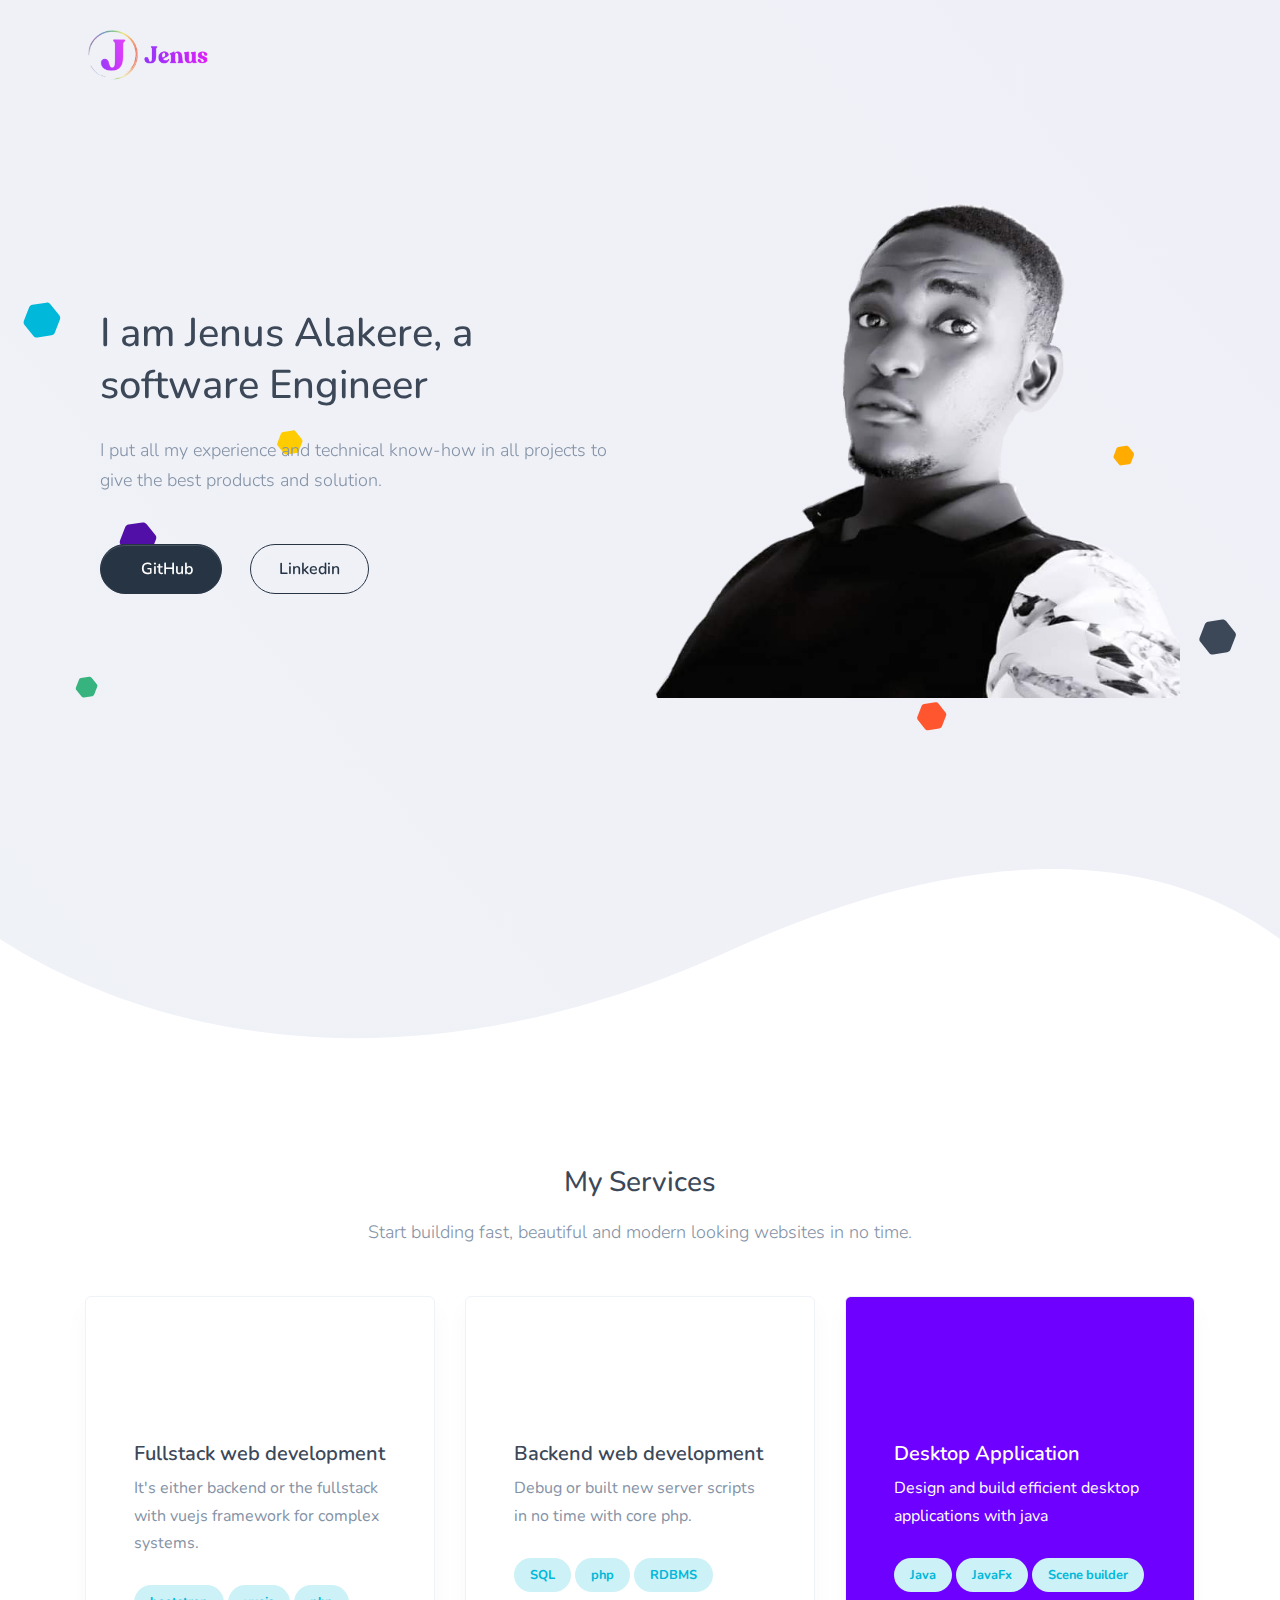
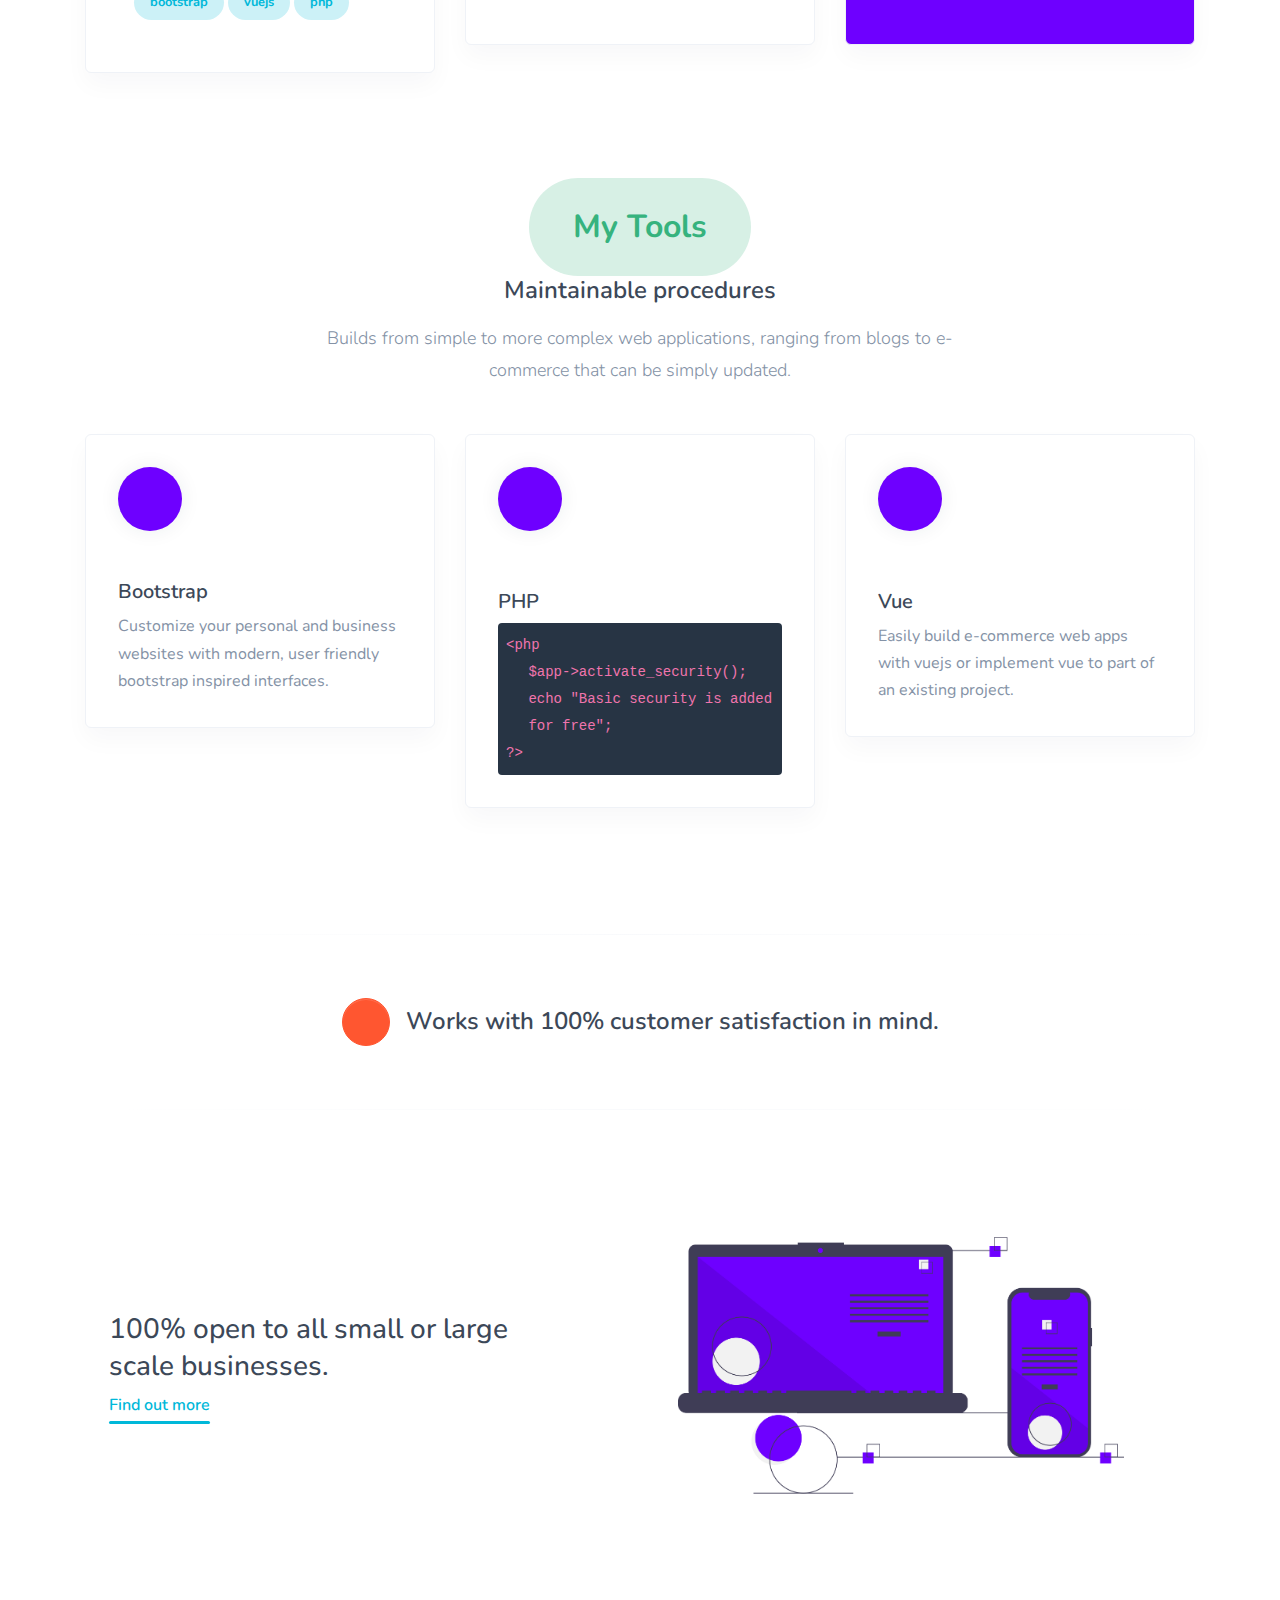
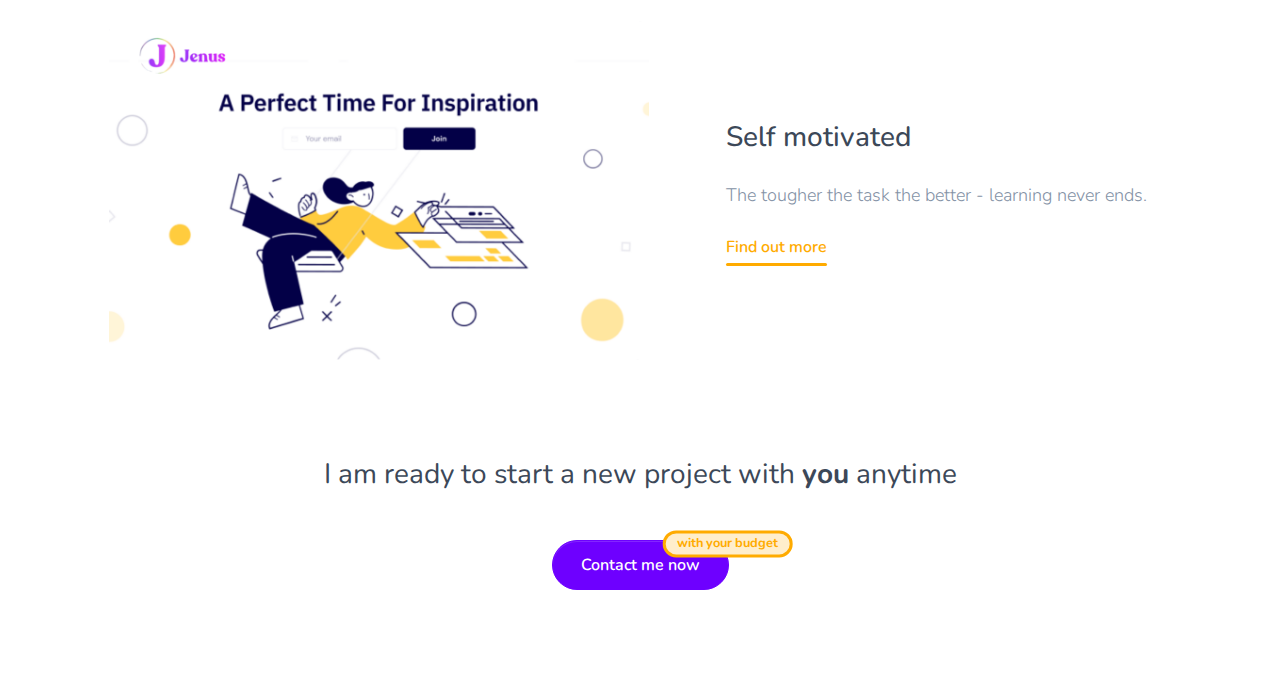
==== index.html @ 696e28fe "restructure" ====
<!DOCTYPE html>
<html lang="en">
    <head>
        <meta http-equiv="Content-Type" content="text/html; charset=UTF-8" />

        <meta name="viewport" content="width=device-width, initial-scale=1, shrink-to-fit=no" />
        <meta name="description" content="Official webpage of Jenus Alakere" />
        <meta name="author" content="Jenus Alakere" />
        <title>About me - Jenus</title>
        <!-- Favicon -->
        <link rel="stylesheet" href="https://cdnjs.cloudflare.com/ajax/libs/font-awesome/5.14.0/css/all.min.css" integrity="sha512-1PKOgIY59xJ8Co8+NE6FZ+LOAZKjy+KY8iq0G4B3CyeY6wYHN3yt9PW0XpSriVlkMXe40PTKnXrLnZ9+fkDaog==" crossorigin="anonymous" />
        <link href="./assets/css/nucleo-icons.css" rel="stylesheet">
        <!-- Purpose CSS -->
        <link rel="icon" href="./assets/img/logo/purple.png">
        <link rel="stylesheet" href="./assets/css/purpose.css" id="stylesheet" />
        <link rel="stylesheet" type="text/css" href="./assets/css/custom.css">
        
        
    </head>

    <body class="bg-primary g-sidenav-hidden">
        <header class="header header-transparent" id="header-main">
            <!-- Main navbar -->
            <nav class="navbar navbar-main navbar-expand-lg navbar-transparent navbar-dark bg-dark" id="navbar-main">
                <div class="container px-lg-0">
                    <!-- Logo -->
                    <a class="navbar-brand mr-lg-5" href="/">
                        <img class="d-md-block d-none" alt="Image placeholder" src="./assets/img/logo/purple.png" id="navbar-logo" style="width: 150px;" />
                        <img class="d-md-none" alt="Image placeholder" src="./assets/img/logo/white.png" id="navbar-logo" style="width: 120px;" />
                    </a>
                </div>
            </nav>
        </header>
         
        
        <div class="main-content">
            <section class="fixed-bottom d-md-none pt-3 pb-1 w-100 bg-gradient-primary bg-transparent align-items-center" align="center" >
              <div class="shape-container" data-shape-position="bottom" style="height: 345.297px; z-index: 1;">
                <svg preserveAspectRatio="none" xmlns="http://www.w3.org/2000/svg" viewBox="0 0 1437.24 372.58" class="ie-shape-clouds">
                  <path class="fill-section-primary" d="M1.35,97.76.5-189l16,8.88s28.43-111.93,145.68-53.3c0,0,42.13-28.11,63.71,9.81,0,0,30.73-57.54,90.88-11.11,0,0,136-132.07,196.8,86.3,0,0,86.3-171.3,234.72,5.23,0,0,39.23-102.65,143.19-22.23,0,0,5.88-113.11,149.07-61.46,0,0,68.65-100,189-11.11,0,0,126.84-28.11,151.69,87,0,0,34.65-34.65,56.23-18.31l.33,267.1Z" transform="translate(-0.5 400)"></path>
                  <path class="fill-section-primary opacity-5" d="M.56-113.82,1.35,97.76H1437.74l-.55-207.55s-62.35-102.82-192-23.19c0,0-50.05-64.84-110.35-5.69,0,0-22.75-37.54-52.33-13.65,0,0-18.2-75.08-87.59-30.71,0,0-29.58-18.2-36.4,8,0,0-101.25-122.86-167.23,18.2,0,0-78.49-60.29-137.65,12.51,0,0-35.27-26.16-52.33-1.14,0,0-2.28-27.3-36.4-11.38,0,0-31.85-52.33-91-21.61,0,0-48.92-64.84-111.48-6.83,0,0-62.88-21.69-72.81,29.58,0,0-44.91-23.4-43.23,19.34,0,0-39.82-51.19-81.91,4.55,0,0-54.6-44.37-94.42,9.1C70-122.74,17.56-154.95.56-113.82Z" transform="translate(-0.5 274.83)"></path>
                </svg>
              </div>
              <div style="z-index: 10;" class="clock2 bg-gradient-primary shadow card hover-translate-y-n3 hover-shadow-lg">
                  <div class="card-body text-white  center">
                    <span class="ch1 d-block" id="yest">05:49</span>
                    <span class="mkr d-block">ago</span>
                    <span class="sm1 d-block" id="ysd">May 2020</span>
                  </div>
              </div>
              
              <div style="z-index: 10;" class="clock mx-2 card bg-gradient-primary shadow hover-translate-y-n3 hover-shadow-lg">
                  <div class="center text-white  card-body">
                    <span class="ch2 d-block" id="today">00:00</span>
                    <span class="sec font-weight-bold d-block" id="secs">00</span>
                    <span class="sm2 d-block" id="td">May 2020</span>
                  </div>
              </div>
              
              <div style="z-index: 10;" class="clock2 card bg-gradient-primary shadow hover-translate-y-n3 hover-shadow-lg">
                  <div class="card-body text-white center">
                    <span class="ch1 d-block" id="tom">05:49</span>
                    <span class="mkr d-block">from now</span>
                    <span class="sm1 d-block" id="tmd">May 2020</span>
                  </div>
              </div>
              
            </section>
            
            <section class="slice slice-xl pb-250 d-none d-md-block bg-gradient-secondary" data-offset-top="#header-main" style="padding-top: 147.188px;">
                <div class="bg-absolute-cover bg-size--contain d-flex align-items-center zindex-100">
                    <figure class="w-100">
                        <svg xmlns="http://www.w3.org/2000/svg" x="0px" y="0px" viewBox="0 0 1506.3 578.7" class="injected-svg svg-inject">
                            <path
                                class="fill-purple"
                                d="M 147.269 295.566 C 147.914 293.9 149.399 292.705 151.164 292.431 L 167.694 289.863 C 169.459 289.588 171.236 290.277 172.356 291.668 L 182.845 304.699 C 183.965 306.091 184.258 307.974 183.613 309.64 L 177.572 325.239 C 176.927 326.905 175.442 328.1 173.677 328.375 L 157.147 330.943 C 155.382 331.217 153.605 330.529 152.485 329.137 L 141.996 316.106 C 140.876 314.714 140.583 312.831 141.228 311.165 L 147.269 295.566 Z"
                            ></path>
                            <path
                                class="fill-green"
                                d="M 92.927 474.881 C 93.309 473.896 94.187 473.19 95.23 473.028 L 105.002 471.51 C 106.045 471.347 107.096 471.754 107.758 472.577 L 113.959 480.28 C 114.621 481.103 114.794 482.216 114.413 483.201 L 110.841 492.423 C 110.46 493.408 109.582 494.114 108.539 494.277 L 98.767 495.795 C 97.723 495.957 96.673 495.55 96.011 494.727 L 89.81 487.024 C 89.148 486.201 88.975 485.088 89.356 484.103 L 92.927 474.881 Z"
                            ></path>
                            <path
                                class="fill-teal"
                                d="M 34.176 36.897 C 34.821 35.231 36.306 34.036 38.071 33.762 L 54.601 31.194 C 56.366 30.919 58.143 31.608 59.263 32.999 L 69.752 46.03 C 70.872 47.422 71.165 49.305 70.52 50.971 L 64.479 66.57 C 63.834 68.236 62.349 69.431 60.584 69.706 L 44.054 72.274 C 42.289 72.548 40.512 71.86 39.392 70.468 L 28.903 57.437 C 27.783 56.045 27.49 54.162 28.135 52.496 L 34.176 36.897 Z"
                            ></path>
                            <path
                                class="fill-yellow"
                                d="M 330.588 185.515 C 331.035 184.361 332.064 183.533 333.286 183.344 L 344.736 181.565 C 345.958 181.374 347.189 181.852 347.965 182.815 L 355.23 191.841 C 356.006 192.805 356.209 194.11 355.762 195.264 L 351.578 206.068 C 351.131 207.222 350.102 208.05 348.88 208.24 L 337.43 210.019 C 336.208 210.209 334.977 209.732 334.201 208.768 L 326.936 199.742 C 326.16 198.778 325.957 197.474 326.404 196.32 L 330.588 185.515 Z"
                            ></path>
                            <path
                                class="fill-gray-dark"
                                d="M 1417.759 409.863 C 1418.404 408.197 1419.889 407.002 1421.654 406.728 L 1438.184 404.16 C 1439.949 403.885 1441.726 404.574 1442.846 405.965 L 1453.335 418.996 C 1454.455 420.388 1454.748 422.271 1454.103 423.937 L 1448.062 439.536 C 1447.417 441.202 1445.932 442.397 1444.167 442.672 L 1427.637 445.24 C 1425.872 445.514 1424.095 444.826 1422.975 443.434 L 1412.486 430.403 C 1411.366 429.011 1411.073 427.128 1411.718 425.462 L 1417.759 409.863 Z"
                            ></path>
                            <path
                                class="fill-orange"
                                d="M 1313.903 202.809 C 1314.266 201.873 1315.1 201.201 1316.092 201.047 L 1325.381 199.604 C 1326.373 199.449 1327.372 199.837 1328.001 200.618 L 1333.895 207.941 C 1334.525 208.723 1334.689 209.782 1334.327 210.718 L 1330.932 219.484 C 1330.57 220.42 1329.735 221.092 1328.743 221.246 L 1319.454 222.689 C 1318.462 222.843 1317.464 222.457 1316.834 221.674 L 1310.94 214.351 C 1310.31 213.569 1310.146 212.511 1310.508 211.575 L 1313.903 202.809 Z"
                            ></path>
                            <path
                                class="fill-red"
                                d="M 1084.395 506.137 C 1084.908 504.812 1086.09 503.861 1087.494 503.643 L 1100.645 501.6 C 1102.049 501.381 1103.463 501.929 1104.354 503.036 L 1112.699 513.403 C 1113.59 514.51 1113.823 516.009 1113.31 517.334 L 1108.504 529.744 C 1107.99 531.07 1106.809 532.02 1105.405 532.239 L 1092.254 534.282 C 1090.85 534.5 1089.436 533.953 1088.545 532.845 L 1080.2 522.478 C 1079.309 521.371 1079.076 519.873 1079.589 518.547 L 1084.395 506.137 Z"
                            ></path>
                        </svg>
                    </figure>
                </div>

                <div class="spotlight-holder d-flex align-items-center">
                    <div class="container position-relative zindex-100  py-4 py-md-7">
				              <div class="col">
				                <div class="row align-items-center justify-content-around">
				                  <div class="col-lg-6 text-center text-lg-left">
				                    <h1>I am Jenus Alakere, a software Engineer</h1>
				                    <p class="lead mt-4">I put all my experience and technical know-how in all projects to give the best products and solution.</p>
				                    <div class="mt-5">
				                      <a href="https://github.com/jjenus/" class="btn btn-dark btn-icon rounded-pill hover-translate-y-n3 mr-4">
				                        <span class="btn-inner--icon"><i class="fab fa-github"></i></span>
				                        <span class="btn-inner--text" >GitHub</span>
				                      </a>
				                      <a href="https://www.linkedin.com/in/alakere-jenus-878357207/" class="btn btn-outline-dark rounded-pill hover-translate-y-n3 d-none d-lg-inline-block">
				                      	<span class="btn-inner--icon"><i class="fab fa-linkedin-in"></i></span>
				                        <span class="btn-inner--text">Linkedin</span>
				                      </a>
				                    </div>
				                  </div>
				                  <div class="col-lg-6 mt-7 order-lg-2 mt-lg-0 align-self-end">
				                    <img alt="Image placeholder" src="./assets/img/jenus.png" class="img-fluid img-center">
				                  </div>
				                </div>
				              </div>
				            </div>
                </div>
                <div class="shape-container" data-shape-position="bottom" style="height: 185.484px;">
                    <svg xmlns="http://www.w3.org/2000/svg" viewBox="0 0 1600 220" preserveAspectRatio="none" class="ie-shape-wave-3">
                        <path d="M918.34,99.41C388.23,343.6,47.11,117.12,0,87.54V220H1600V87.54C1378.72-76.71,1077.32,27.41,918.34,99.41Z"></path>
                    </svg>
                </div>
            </section>
            
            <div id="headers-header-4" class="d-md-none " title="headers/header-4.html">
		          <section class="spotlight pt-5 bg-cover bg-size--cover" data-spotlight="fullscreen" data-offset-top="#header-main" style="background-image: url(./assets/img/jenus.png); padding-top: 187.188px;">
		            <div class="bg-absolute-cover bg-size--contain d-flex align-items-center zindex-100">
                    <figure class="w-100">
                        <svg xmlns="http://www.w3.org/2000/svg" x="0px" y="0px" viewBox="0 0 1506.3 578.7" class="injected-svg svg-inject">
                            <path
                                class="fill-purple"
                                d="M 147.269 295.566 C 147.914 293.9 149.399 292.705 151.164 292.431 L 167.694 289.863 C 169.459 289.588 171.236 290.277 172.356 291.668 L 182.845 304.699 C 183.965 306.091 184.258 307.974 183.613 309.64 L 177.572 325.239 C 176.927 326.905 175.442 328.1 173.677 328.375 L 157.147 330.943 C 155.382 331.217 153.605 330.529 152.485 329.137 L 141.996 316.106 C 140.876 314.714 140.583 312.831 141.228 311.165 L 147.269 295.566 Z"
                            ></path>
                            <path
                                class="fill-green"
                                d="M 92.927 474.881 C 93.309 473.896 94.187 473.19 95.23 473.028 L 105.002 471.51 C 106.045 471.347 107.096 471.754 107.758 472.577 L 113.959 480.28 C 114.621 481.103 114.794 482.216 114.413 483.201 L 110.841 492.423 C 110.46 493.408 109.582 494.114 108.539 494.277 L 98.767 495.795 C 97.723 495.957 96.673 495.55 96.011 494.727 L 89.81 487.024 C 89.148 486.201 88.975 485.088 89.356 484.103 L 92.927 474.881 Z"
                            ></path>
                            <path
                                class="fill-teal"
                                d="M 34.176 36.897 C 34.821 35.231 36.306 34.036 38.071 33.762 L 54.601 31.194 C 56.366 30.919 58.143 31.608 59.263 32.999 L 69.752 46.03 C 70.872 47.422 71.165 49.305 70.52 50.971 L 64.479 66.57 C 63.834 68.236 62.349 69.431 60.584 69.706 L 44.054 72.274 C 42.289 72.548 40.512 71.86 39.392 70.468 L 28.903 57.437 C 27.783 56.045 27.49 54.162 28.135 52.496 L 34.176 36.897 Z"
                            ></path>
                            <path
                                class="fill-yellow"
                                d="M 330.588 185.515 C 331.035 184.361 332.064 183.533 333.286 183.344 L 344.736 181.565 C 345.958 181.374 347.189 181.852 347.965 182.815 L 355.23 191.841 C 356.006 192.805 356.209 194.11 355.762 195.264 L 351.578 206.068 C 351.131 207.222 350.102 208.05 348.88 208.24 L 337.43 210.019 C 336.208 210.209 334.977 209.732 334.201 208.768 L 326.936 199.742 C 326.16 198.778 325.957 197.474 326.404 196.32 L 330.588 185.515 Z"
                            ></path>
                            <path
                                class="fill-gray-dark"
                                d="M 1417.759 409.863 C 1418.404 408.197 1419.889 407.002 1421.654 406.728 L 1438.184 404.16 C 1439.949 403.885 1441.726 404.574 1442.846 405.965 L 1453.335 418.996 C 1454.455 420.388 1454.748 422.271 1454.103 423.937 L 1448.062 439.536 C 1447.417 441.202 1445.932 442.397 1444.167 442.672 L 1427.637 445.24 C 1425.872 445.514 1424.095 444.826 1422.975 443.434 L 1412.486 430.403 C 1411.366 429.011 1411.073 427.128 1411.718 425.462 L 1417.759 409.863 Z"
                            ></path>
                            <path
                                class="fill-orange"
                                d="M 1313.903 202.809 C 1314.266 201.873 1315.1 201.201 1316.092 201.047 L 1325.381 199.604 C 1326.373 199.449 1327.372 199.837 1328.001 200.618 L 1333.895 207.941 C 1334.525 208.723 1334.689 209.782 1334.327 210.718 L 1330.932 219.484 C 1330.57 220.42 1329.735 221.092 1328.743 221.246 L 1319.454 222.689 C 1318.462 222.843 1317.464 222.457 1316.834 221.674 L 1310.94 214.351 C 1310.31 213.569 1310.146 212.511 1310.508 211.575 L 1313.903 202.809 Z"
                            ></path>
                            <path
                                class="fill-red"
                                d="M 1084.395 506.137 C 1084.908 504.812 1086.09 503.861 1087.494 503.643 L 1100.645 501.6 C 1102.049 501.381 1103.463 501.929 1104.354 503.036 L 1112.699 513.403 C 1113.59 514.51 1113.823 516.009 1113.31 517.334 L 1108.504 529.744 C 1107.99 531.07 1106.809 532.02 1105.405 532.239 L 1092.254 534.282 C 1090.85 534.5 1089.436 533.953 1088.545 532.845 L 1080.2 522.478 C 1079.309 521.371 1079.076 519.873 1079.589 518.547 L 1084.395 506.137 Z"
                            ></path>
                        </svg>
                    </figure>
                </div>
 
		            <div class="spotlight-holder pt-7 pb-7 py-lg-0" style="height: auto;">
		              <span class="mask bg-gradient-primary opacity-6"></span>
		              <div class="container d-flex align-items-center">
		                <div class="col">
		                  <div class="row align-items-center justify-content-center">
		                    <div class="col-md-9 col-lg-7 text-left">
		                      <h1 class="text-white lh-150 mb-4">I am Jenus Alakere. B.eng Electrical and Electronics Engineering. Software Engineer.</h1>
		                      <ul class="list-inline">
		                        <li class="list-inline-item text-white">Since October, 2019</li>
		                        <li class="list-inline-item text-white">Till date.</li>
		                      </ul>
		                      <span class="clearfix"></span>
		                      <div class="d-flex d-flex-row align-items-center mt-2">
                            <a href="https://github.com/jjenus/" target="_blank" class="btn btn-white rounded-pill btn-icon">
                              <span class="btn-inner--text" id="fb">GitHub</span>
                              <span class="btn-inner--icon"><i class="fab fa-github"></i></span>
                            </a>
                            <a href="https://www.linkedin.com/in/alakere-jenus-878357207/" target="_blank" class="btn btn-white rounded-pill">
                              <span class="btn-inner--text">Linkedin</span>
                              <span class="btn-inner--icon"><i class="fab fa-linkedin-in"></i></span>
                            </a>  
                          </div>
		                    </div>
		                  </div>
		                </div>
		              </div>
		            </div>
		            <div class="shape-container" data-shape-position="bottom" style="height: 185.484px;">
                    <svg xmlns="http://www.w3.org/2000/svg" viewBox="0 0 1600 220" preserveAspectRatio="none" class="ie-shape-wave-3">
                        <path d="M918.34,99.41C388.23,343.6,47.11,117.12,0,87.54V220H1600V87.54C1378.72-76.71,1077.32,27.41,918.34,99.41Z"></path>
                    </svg>
                </div>
		          </section>
		        </div>

            <section class="slice slice-lg delimiter-top">
                <div class="container">
                    <div class="mb-5 text-center">
                        <h3 class="mt-4">My Services</h3>
                        <div class="fluid-paragraph mt-3">
                            <p class="lead lh-180">Start building fast, beautiful and modern looking websites in no time.</p>
                        </div>
                    </div>
                    <div class="row justify-content-center">
                        <div class="col-md-6 col-lg-4">
                            <div class="card hover-shadow-lg hover-translate-y-n10">
                                <div class="px-5 pb-5">
                                    <div class="py-5">
                                        <div class="icon text-info">
                                            <i class="fas fa-cogs"></i>
                                        </div>
                                    </div>
                                    <h5 class="">Fullstack web development</h5>
                                    <p class="mt-2 mb-0">It's either backend or the fullstack with vuejs framework for complex systems.</p>
                                    <div class="mt-4">
                                        <a href="  " class="badge badge-lg badge-pill badge-soft-info d-inline-block my-1 px-3">bootstrap</a>
                                        <a href="  " class="badge badge-lg badge-pill badge-soft-info d-inline-block my-1 px-3">vuejs</a>
                                        <a href="  " class="badge badge-lg badge-pill badge-soft-info d-inline-block my-1 px-3">php</a>
                                    </div>
                                </div>
                            </div>
                        </div>

                        <div class="col-md-6 col-lg-4">
                            <div class="card hover-shadow-lg hover-translate-y-n10">
                                <div class="px-5 pb-5">
                                    <div class="py-5">
                                        <div class="icon text-info">
                                            <i class="fas fa-cogs"></i>
                                        </div>
                                    </div>
                                    <h5 class="">Backend web development</h5>
                                    <p class="mt-2 mb-0">Debug or built new server scripts in no time with core php.</p>
                                    <div class="mt-4">
                                        <a href="  " class="badge badge-lg badge-pill badge-soft-info d-inline-block my-1 px-3">SQL</a>
                                        <a href="  " class="badge badge-lg badge-pill badge-soft-info d-inline-block my-1 px-3">php</a>
                                        <a href="  " class="badge badge-lg badge-pill badge-soft-info d-inline-block my-1 px-3">RDBMS</a>
                                    </div>
                                </div>
                            </div>
                        </div>

                        <div class="col-md-6 col-lg-4">
                            <div class="card bg-primary hover-shadow-lg hover-translate-y-n10">
                                <div class="px-5 pb-5">
                                    <div class="py-5">
                                        <div class="icon text-white">
                                            <i class="tim-icons icon-volume-98 "></i>
                                        </div>
                                    </div>
                                    <h5 class="text-white">Desktop Application</h5>
                                    <p class="text-white mt-2 mb-0">
                                      Design and build efficient desktop applications with java
                                    </p>
                                    <div class="mt-4">
                                        <a href="  " class="badge badge-lg badge-pill badge-soft-info d-inline-block my-1 px-3">Java</a>
                                        <a href="  " class="badge badge-lg badge-pill badge-soft-info d-inline-block my-1 px-3">JavaFx</a>
                                        <a href="  " class="badge badge-lg badge-pill badge-soft-info d-inline-block my-1 px-3">Scene builder</a>
                                    </div>
                                </div>
                            </div>
                        </div>
                    </div>
                </div>
            </section>
            <!-- Features (v14) -->
            <section class="slice slice-lg">
                <div class="container">
                    <div class="mb-5 text-center">
                      <h1>
                        <span class="badge badge-soft-success w-75 badge-pill badge-lg">
                            My Tools 
                        </span>
                      </h1>
                        <h3 class="mt-4 h4">Maintainable procedures</h3>
                        <div class="fluid-paragraph mt-3">
                            <p class="lead lh-180">Builds from simple to more complex web applications, ranging from blogs to e-commerce that can be simply updated.</p>
                        </div>
                    </div>
                    <div class="row">
                    	<div class="col-lg-4">
                            <div class="card hover-translate-y-n10 hover-shadow-lg p-2">
                                <div class="card-body">
                                    <div class="">
                                        <div class="pb-5">
                                            <div class="icon bg-primary text-white rounded-circle icon-lg icon-shape shadow ">
                                                <i class="tim-icons icon-bold "></i>
                                            </div>
                                        </div>
                                        <h5 class="font-weight-bold">Bootstrap</h5>
                                        <p class="mt-2 mb-0">Customize your personal and business websites with modern, user friendly bootstrap inspired interfaces. </p>
                                    </div>
                                </div>
                            </div>
                        </div>

                        <div class="col-lg-4">
                            <div class="card hover-translate-y-n10 hover-shadow-lg p-2">
                                <div class="card-body">
                                    <div class="">
                                        <div class="pb-5">
                                            <div class="icon bg-primary text-white rounded-circle icon-lg icon-shape shadow">
                                                <i class="fab fa-php"></i>
                                            </div>
                                        </div>
                                        <h5 class="font-weight-bold">PHP</h5>
                                        <div style="overflow: auto;" class="mt-2 bg-dark p-2 rounded text-info mb-0">
                                          <code style="">&lt;php <br>
                                            &emsp; $app->activate_security(); <br>
                                            &emsp; <span class="d-md-inline d-none">echo "Basic security is added &emsp; for free";</span>
                                                   <span class="d-md-none">echo "Basic security is <br> &emsp; added for free";</span>
                                            <br>?&gt;</code>
                                        </div>
                                    </div>
                                </div>
                            </div>
                        </div>
                        
                        <div class="col-lg-4">
                            <div class="card hover-translate-y-n10 hover-shadow-lg p-2">
                                <div class="card-body">
                                    <div class="">
                                        <div class="pb-5">
                                            <div class="icon align-items-center bg-primary text-white rounded-circle icon-lg icon-shape shadow ">
                                              <i class="fab fa-vuejs m-auto"></i>
                                            </div>
                                        </div>
                                        <h5 class="font-weight-bold">Vue</h5>
                                        <p class="mt-2 mb-0">
                                        	Easily build e-commerce web apps with vuejs or implement vue to part of an existing project.
                                        </p>
                                    </div>
                                </div>
                            </div>
                        </div>
                    </div>
                </div>
            </section>
            <!-- Call to action (v4) -->
            <section class="slice delimiter-top delimiter-bottom">
                <div class="container">
                    <div class="d-flex align-items-center justify-content-center">
                        <div>
                            <a href="  " class="btn btn-danger btn-icon-only btn-zoom--hover rounded-circle">
                                <span class="btn-inner--icon">
                                    <i class="fas fa-heart"></i>
                                </span>
                            </a>
                        </div>
                        <div>
                            <h4 class="ml-3 mb-0">Works with 100% customer satisfaction in mind.</h4>
                        </div>
                    </div>
                </div>
            </section>
            <!-- Features (v15) -->
            <section class="slice slice-lg">
                <div class="container">
                    <div class="row row-grid justify-content-around align-items-center">
                        <div class="col-lg-5">
                            <div class="">
                                <h5 class="h3">100% open to all small or large scale businesses.</h5>
                                <a href="mailto:biz.jenus@gmail.com?&subject=What%20do%20you%20like%20to%20know&body=Please%20edit%20subject%20and%20this%20to%20desired%20information" class="link link-underline-info font-weight-bold">Find out more</a>
                            </div>
                        </div>
                        <div class="col-lg-6">
                            <img alt="Image placeholder" src="./assets/img/illustration/sizes.png" class="img-fluid img-center" />
                        </div>
                    </div>
                </div>
            </section>
            <!-- Features (v15) -->
            <section class="slice slice-lg">
                <div class="container">
                    <div class="row row-grid justify-content-around align-items-center">
                        <div class="col-lg-5 order-lg-2">
                            <div class="pr-lg-4">
                                <h5 class="h3">Self motivated</h5>
                                <p class="lead my-4">The tougher the task the better - learning never ends.</p>
                                <a href="mailto:biz.jenus@gmail.com?&subject=What%20do%20you%20like%20to%20know&body=Please%20edit%20subject%20and%20this%20to%20desired%20information" class="link link-underline-warning font-weight-bold">Find out more</a>
                            </div>
                        </div>
                        <div class="col-lg-6 order-lg-1">
                            <img alt="Image placeholder" src="./assets/img/illustration/inspire.png" class="img-fluid img-center" />
                        </div>
                    </div>
                </div>
            </section>
            <!-- Features (v16) -->
            
            <!-- Call to action (v5) -->
            <section class="slice slice-lg">
                <div class="container">
                    <div class="row justify-content-center align-items-center">
                        <div class="col-lg-8 text-center">
                            <h3 class="font-weight-400">I am ready to start a new project with <span class="font-weight-700">you</span> anytime</h3>
                            <div class="mt-5">
                                <a href="mailto:biz.jenus@gmail.com?&subject=Enquiry%20on%20starting%20a%20project%20&body=Please%20include%20project%20description%20here%20and%20desired%20info." class="btn btn-primary rounded-pill hover-translate-y-n3">
                                    Contact me now<span class="badge badge-pill badge-soft-warning badge-floating border-">with your budget</span>
                                </a>
                                
                            </div>
                        </div>
                    </div>
                </div>
            </section>
        </div>
        <footer id="footer-main" class="d-none">
            <div class="footer footer-dark pb-4 bg-gradient-primary">
                <div class="container">
                    <div class="row pt-md">
                        <div class="col-lg-4 mb-5 mb-lg-0">
                            <a href="/">
                                <img src="./assets/img/logo/white.png" alt="Footer logo" style="height: 70px;" />
                            </a>
                            <p>
                              I've always known I'll be creator since my childhood days. 
                              Interest science and engineering cause I believed I'll discover new inventions 
                              and perhaps make peoples dream come through. 
                              But due to lack of good educational facilities and funding, pure science was taken 
                              out of view. 
                              My dream of creating is still alive; I can now create beautiful well though of apps 
                              and softwares to support someone else's dream. 
                              I'm also working on mechine learning, aiming for artificial intelligence. 
                              With Java and Python as my tools. 
                            </p>
                        </div>
                        
                    </div>
                    <div class="row align-items-center pb-7 justify-content-md-between py-4 mt-4 delimiter-top">
                        <div class="col-md-6">
                            <div class="copyright text-sm font-weight-bold text-center text-md-left">© 2020 <a href="https://jjenus.github.io/" class="font-weight-bold" target="_blank">Jenus</a>. All rights reserved.</div>
                        </div>
                        <div class="col-md-6">
                            <ul class="nav justify-content-center justify-content-md-end mt-3 mt-md-0">
                                <li class="nav-item">
                                    <a class="nav-link" href="https://twitter.com/_jjenus" target="_blank">
                                        <i class="fab fa-twitter"></i>
                                    </a>
                                </li>
                                <li class="nav-item">
                                    <a class="nav-link" href="https://github.com/jjenus" target="_blank">
                                        <i class="fab fa-github"></i>
                                    </a>
                                </li>
                                <li class="nav-item">
                                    <a class="nav-link" href="https://www.facebook.com/alakerejenus" target="_blank">
                                        <i class="fab fa-facebook"></i>
                                    </a>
                                </li>
                            </ul>
                        </div>
                    </div>
                </div>
            </div>
        </footer>

        <script src="./assets/js/purpose.core.js"></script>
        <script src="./assets/js/purpose.js"></script>
        <script src="./assets/js/moment.js"></script>
        <script src="./assets/js/main.js"></script>
        
    </body>
</html>
---- assets/css/nucleo-icons.css ----
/* --------------------------------

Nucleo Outline Web Font - nucleoapp.com/
License - nucleoapp.com/license/
Created using IcoMoon - icomoon.io

-------------------------------- */

@font-face {
  font-family: 'Nucleo';
  src: url('../fonts/nucleo.eot');
  src: url('../fonts/nucleo.eot') format('embedded-opentype'),
  url('../fonts/nucleo.woff2') format('woff2'),
  url('../fonts/nucleo.woff') format('woff'),
  url('../fonts/nucleo.ttf') format('truetype'),
  url('../fonts/nucleo.svg') format('svg');
  font-weight: normal;
  font-style: normal;
}

/*------------------------
	base class definition
-------------------------*/

.tim-icons {
  display: inline-block;
  font: normal normal normal 1em/1 'Nucleo';
  vertical-align: middle;
  speak: none;
  text-transform: none;
  /* Better Font Rendering */
  -webkit-font-smoothing: antialiased;
  -moz-osx-font-smoothing: grayscale;
}

.font-icon-detail{
  text-align: center;
  padding: 45px 0 30px;
  border: 1px solid #e44cc4;
  border-radius: .1875rem;
  margin: 15px 0;
  min-height: 168px;
}
.font-icon-detail i{
    color: #FFFFFF;
    font-size: 1.5em;
  }

.font-icon-detail p{
    color: #e44cc4 !important;
    margin-top: 30px;
    padding: 0 10px;
    font-size: .7142em;
}

/*------------------------
  change icon size
-------------------------*/

.tim-icons-sm {
  font-size: 0.8em;
}
.tim-icons-lg {
  font-size: 1.2em;
}
/* absolute units */
.tim-icons-16 {
  font-size: 16px;
}
.tim-icons-32 {
  font-size: 32px;
}

/*----------------------------------
  add a square/circle background
-----------------------------------*/

.tim-icons-bg-square,
.tim-icons-bg-circle {
  padding: 0.35em;
}

.tim-icons-bg-circle {
  border-radius: 50%;
}
/*------------------------
  list icons
-------------------------*/



/*------------------------
  spinning icons
-------------------------*/

.tim-icons-is-spinning {
  -webkit-animation: tim-icons-spin 2s infinite linear;
  -moz-animation: tim-icons-spin 2s infinite linear;
  animation: tim-icons-spin 2s infinite linear;
}

@-webkit-keyframes tim-icons-spin {
  0% {
    -webkit-transform: rotate(0deg);
  }
  100% {
    -webkit-transform: rotate(360deg);
  }
}
@-moz-keyframes tim-icons-spin {
  0% {
    -moz-transform: rotate(0deg);
  }
  100% {
    -moz-transform: rotate(360deg);
  }
}
@keyframes tim-icons-spin {
  0% {
    -webkit-transform: rotate(0deg);
    -moz-transform: rotate(0deg);
    -ms-transform: rotate(0deg);
    -o-transform: rotate(0deg);
    transform: rotate(0deg);
  }
  100% {
    -webkit-transform: rotate(360deg);
    -moz-transform: rotate(360deg);
    -ms-transform: rotate(360deg);
    -o-transform: rotate(360deg);
    transform: rotate(360deg);
  }
}

/*------------------------
  rotated/flipped icons
-------------------------*/
/*------------------------
	icons
-------------------------*/

.icon-alert-circle-exc::before {
  content: "\ea02";
}

.icon-align-center::before {
  content: "\ea03";
}

.icon-align-left-2::before {
  content: "\ea04";
}

.icon-app::before {
  content: "\ea05";
}

.icon-atom::before {
  content: "\ea06";
}

.icon-attach-87::before {
  content: "\ea07";
}

.icon-badge::before {
  content: "\ea08";
}

.icon-bag-16::before {
  content: "\ea09";
}

.icon-bank::before {
  content: "\ea0a";
}

.icon-basket-simple::before {
  content: "\ea0b";
}

.icon-bell-55::before {
  content: "\ea0c";
}

.icon-bold::before {
  content: "\ea0d";
}

.icon-book-bookmark::before {
  content: "\ea0e";
}

.icon-bulb-63::before {
  content: "\ea0f";
}

.icon-bullet-list-67::before {
  content: "\ea10";
}

.icon-bus-front-12::before {
  content: "\ea11";
}

.icon-button-pause::before {
  content: "\ea12";
}

.icon-button-power::before {
  content: "\ea13";
}

.icon-calendar-60::before {
  content: "\ea14";
}

.icon-camera-18::before {
  content: "\ea15";
}

.icon-caps-small::before {
  content: "\ea16";
}

.icon-cart::before {
  content: "\ea17";
}

.icon-chart-bar-32::before {
  content: "\ea18";
}

.icon-chart-pie-36::before {
  content: "\ea19";
}

.icon-chat-33::before {
  content: "\ea1a";
}

.icon-check-2::before {
  content: "\ea1b";
}

.icon-cloud-download-93::before {
  content: "\ea1c";
}

.icon-cloud-upload-94::before {
  content: "\ea1d";
}

.icon-coins::before {
  content: "\ea1e";
}

.icon-compass-05::before {
  content: "\ea1f";
}

.icon-controller::before {
  content: "\ea20";
}

.icon-credit-card::before {
  content: "\ea21";
}

.icon-delivery-fast::before {
  content: "\ea22";
}

.icon-double-left::before {
  content: "\ea23";
}

.icon-double-right::before {
  content: "\ea24";
}

.icon-email-85::before {
  content: "\ea25";
}

.icon-gift-2::before {
  content: "\ea26";
}

.icon-globe-2::before {
  content: "\ea27";
}

.icon-headphones::before {
  content: "\ea28";
}

.icon-heart-2::before {
  content: "\ea29";
}

.icon-html5::before {
  content: "\ea2a";
}

.icon-image-02::before {
  content: "\ea2b";
}

.icon-istanbul::before {
  content: "\ea2c";
}

.icon-key-25::before {
  content: "\ea2d";
}

.icon-laptop::before {
  content: "\ea2e";
}

.icon-light-3::before {
  content: "\ea2f";
}

.icon-link-72::before {
  content: "\ea30";
}

.icon-lock-circle::before {
  content: "\ea31";
}

.icon-map-big::before {
  content: "\ea32";
}

.icon-minimal-down::before {
  content: "\ea33";
}

.icon-minimal-left::before {
  content: "\ea34";
}

.icon-minimal-right::before {
  content: "\ea35";
}

.icon-minimal-up::before {
  content: "\ea36";
}

.icon-mobile::before {
  content: "\ea37";
}

.icon-molecule-40::before {
  content: "\ea38";
}

.icon-money-coins::before {
  content: "\ea39";
}

.icon-notes::before {
  content: "\ea3a";
}

.icon-palette::before {
  content: "\ea3b";
}

.icon-paper::before {
  content: "\ea3c";
}

.icon-pencil::before {
  content: "\ea3d";
}

.icon-pin::before {
  content: "\ea3e";
}

.icon-planet::before {
  content: "\ea3f";
}

.icon-puzzle-10::before {
  content: "\ea40";
}

.icon-satisfied::before {
  content: "\ea41";
}

.icon-scissors::before {
  content: "\ea42";
}

.icon-send::before {
  content: "\ea43";
}

.icon-settings-gear-63::before {
  content: "\ea44";
}

.icon-settings::before {
  content: "\ea45";
}

.icon-simple-add::before {
  content: "\ea46";
}

.icon-simple-delete::before {
  content: "\ea47";
}

.icon-simple-remove::before {
  content: "\ea48";
}

.icon-single-02::before {
  content: "\ea49";
}

.icon-single-copy-04::before {
  content: "\ea4a";
}

.icon-sound-wave::before {
  content: "\ea4b";
}

.icon-spaceship::before {
  content: "\ea4c";
}

.icon-square-pin::before {
  content: "\ea4d";
}

.icon-support-17::before {
  content: "\ea4e";
}

.icon-tablet-2::before {
  content: "\ea4f";
}

.icon-tag::before {
  content: "\ea50";
}

.icon-tap-02::before {
  content: "\ea51";
}

.icon-tie-bow::before {
  content: "\ea52";
}

.icon-time-alarm::before {
  content: "\ea53";
}

.icon-trash-simple::before {
  content: "\ea54";
}

.icon-triangle-right-17::before {
  content: "\ea55";
}

.icon-trophy::before {
  content: "\ea56";
}

.icon-tv-2::before {
  content: "\ea57";
}

.icon-upload::before {
  content: "\ea58";
}

.icon-user-run::before {
  content: "\ea59";
}

.icon-vector::before {
  content: "\ea5a";
}

.icon-video-66::before {
  content: "\ea5b";
}

.icon-volume-98::before {
  content: "\ea5c";
}

.icon-wallet-43::before {
  content: "\ea5d";
}

.icon-watch-time::before {
  content: "\ea5e";
}

.icon-wifi::before {
  content: "\ea5f";
}

.icon-world::before {
  content: "\ea60";
}

.icon-zoom-split::before {
  content: "\ea61";
}

.icon-refresh-01::before {
  content: "\ea62";
}

.icon-refresh-02::before {
  content: "\ea63";
}

.icon-shape-star::before {
  content: "\ea64";
}

.icon-components::before {
  content: "\ea65";
}
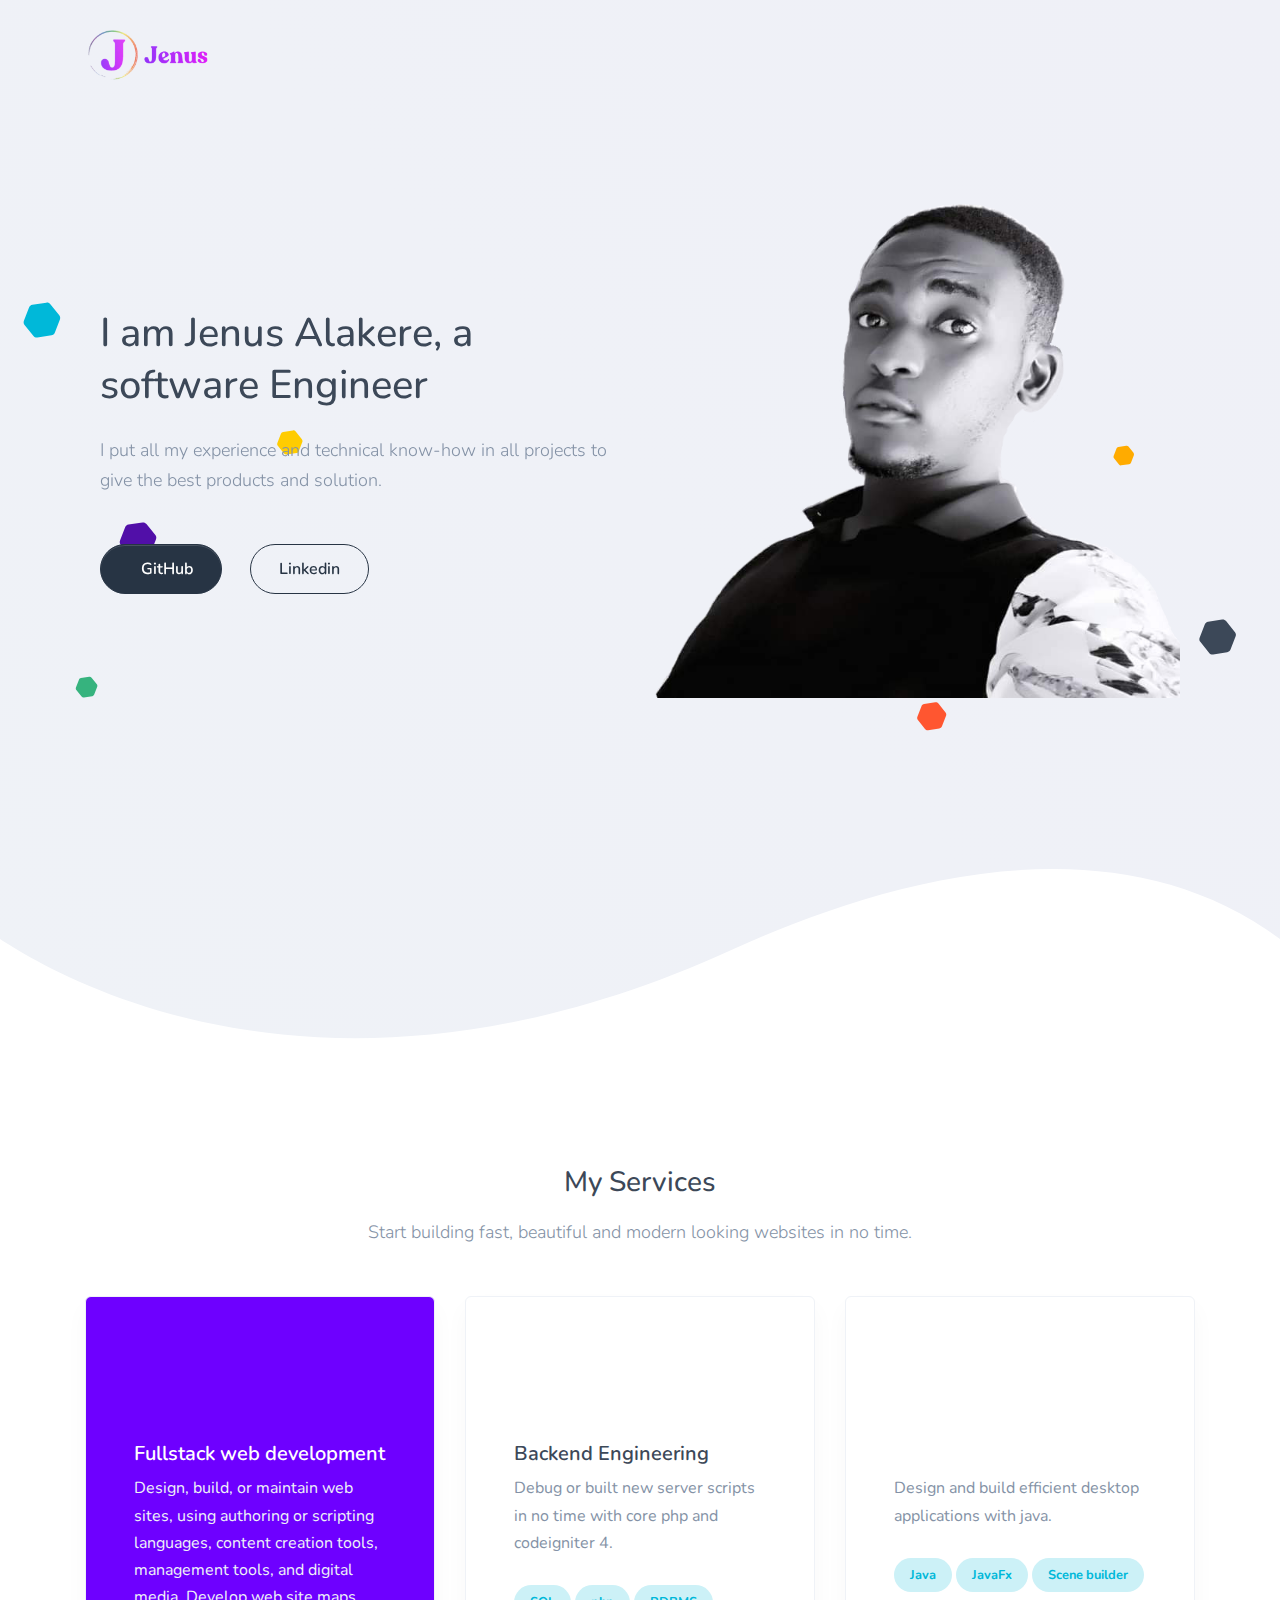
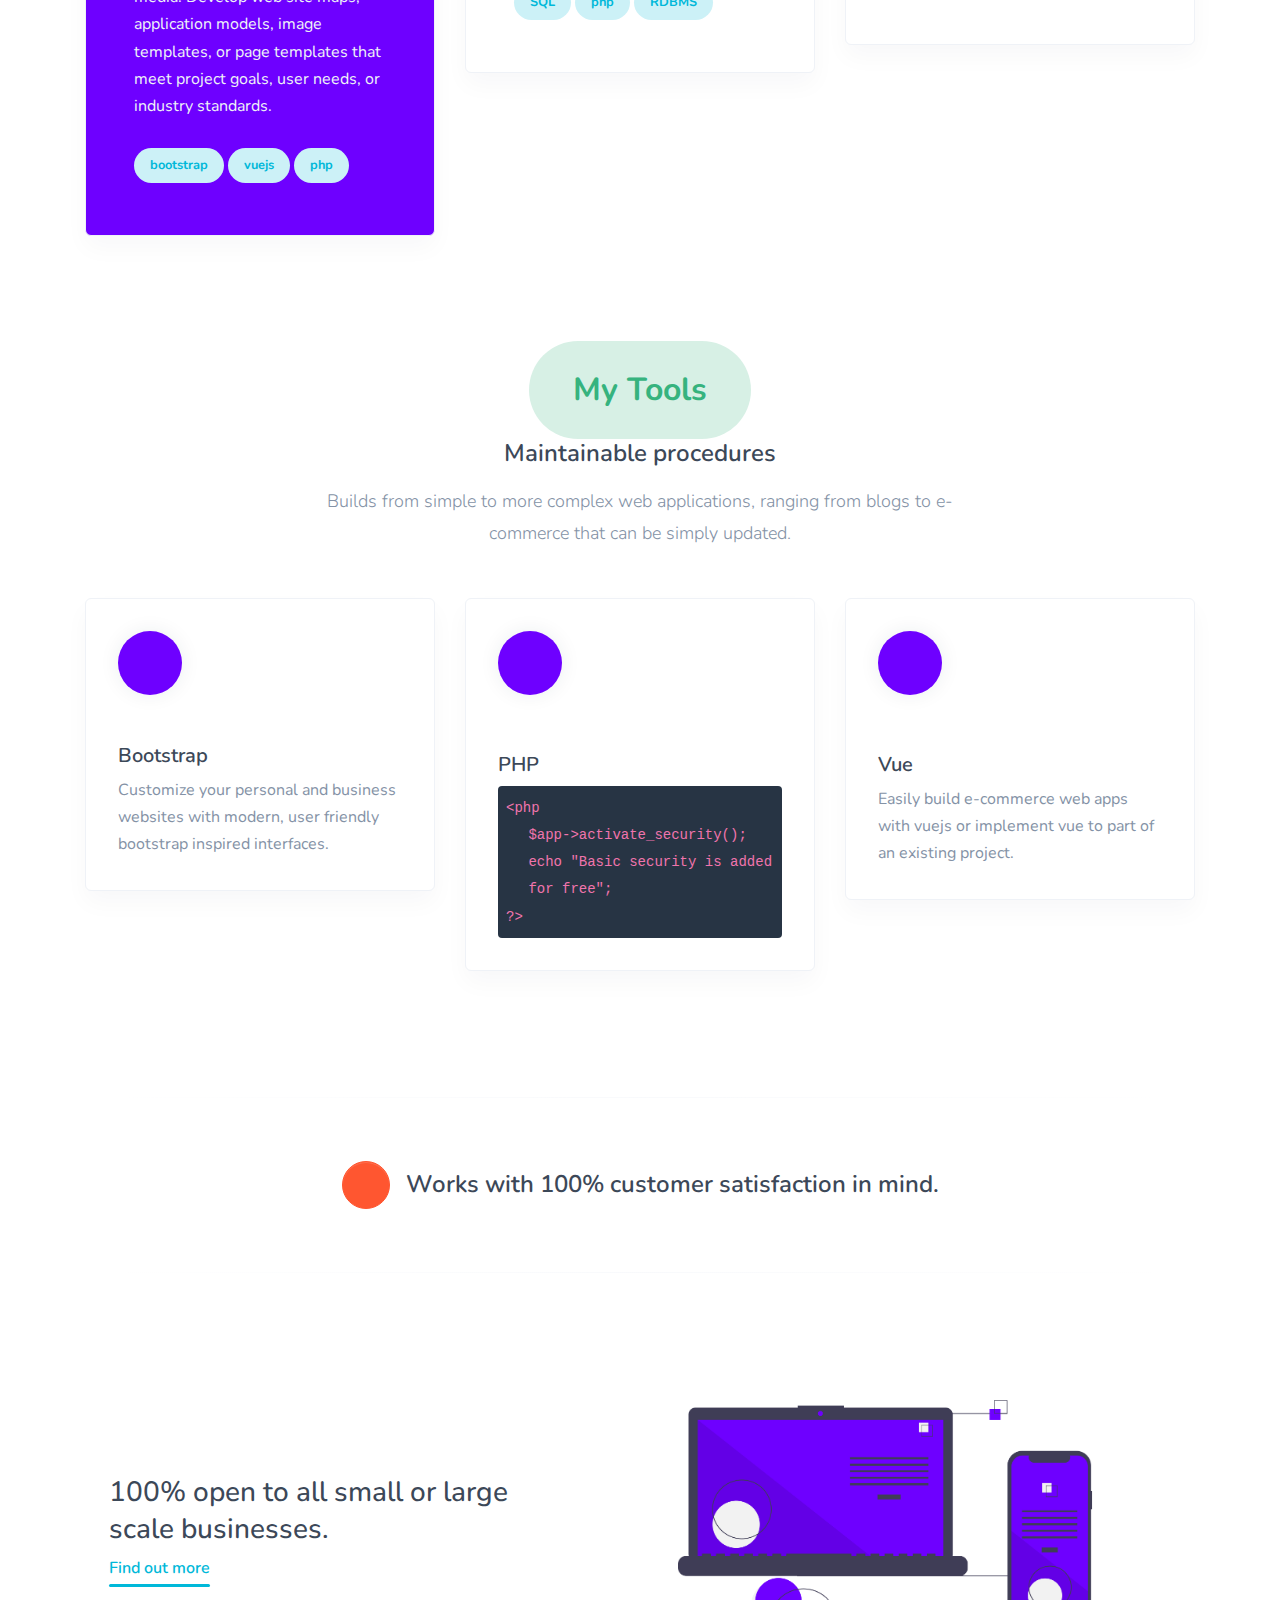
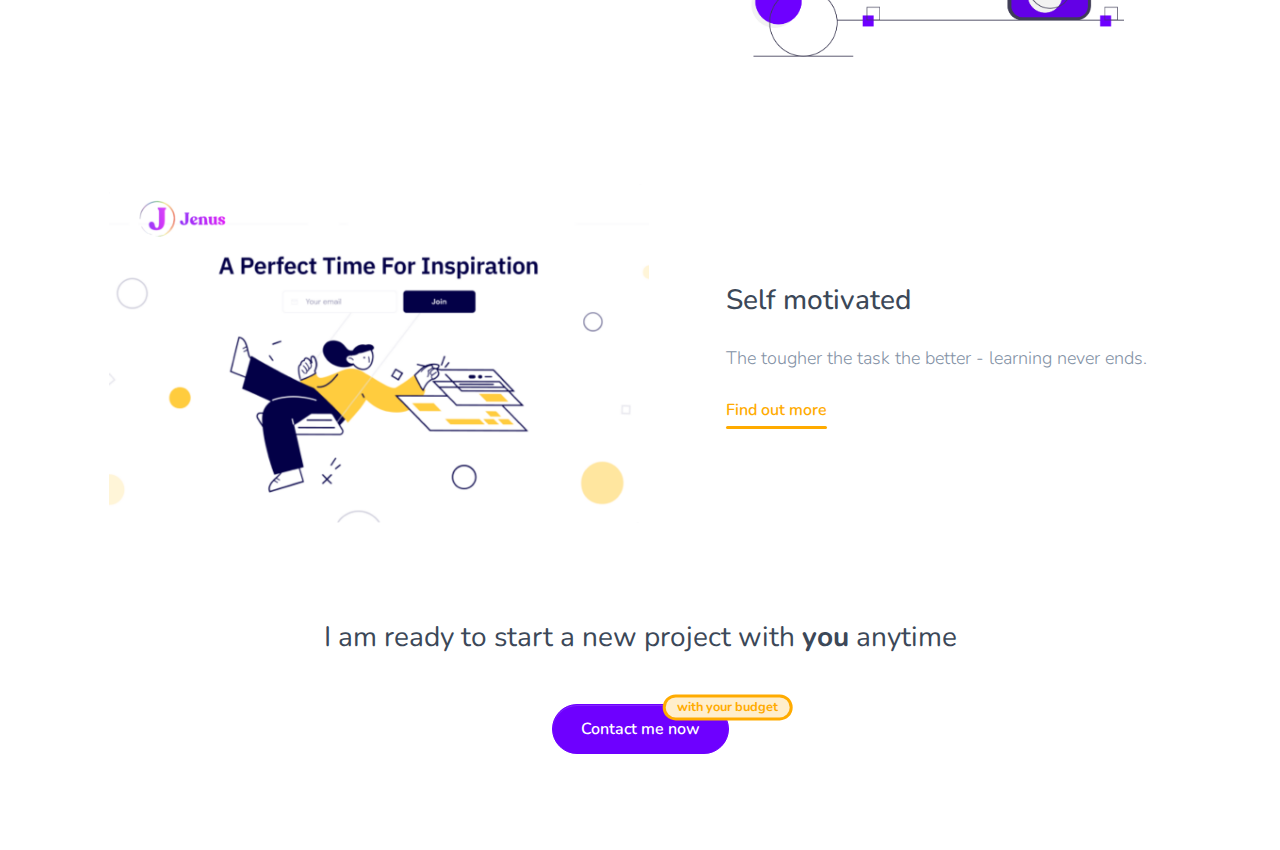
==== commit eccf67aa: "restructure" ====
--- a/index.html
+++ b/index.html
@@ -217,19 +217,22 @@
                     </div>
                     <div class="row justify-content-center">
                         <div class="col-md-6 col-lg-4">
-                            <div class="card hover-shadow-lg hover-translate-y-n10">
+                            <div class="card bg-primary hover-shadow-lg hover-translate-y-n10">
                                 <div class="px-5 pb-5">
                                     <div class="py-5">
-                                        <div class="icon text-info">
-                                            <i class="fas fa-cogs"></i>
-                                        </div>
-                                    </div>
-                                    <h5 class="">Fullstack web development</h5>
-                                    <p class="mt-2 mb-0">It's either backend or the fullstack with vuejs framework for complex systems.</p>
+                                        <div class="icon text-light">
+                                            <i class="fas fa-circle"></i>
+                                        </div>
+                                    </div>
+                                    <h5 class="text-white ">Fullstack web development</h5>
+                                    <p class="mt-2 text-light mb-0">
+                                        Design, build, or maintain web sites, using authoring or scripting languages, content creation tools, management tools, and digital media.
+                                        Develop web site maps, application models, image templates, or page templates that meet project goals, user needs, or industry standards.
+                                    </p>
                                     <div class="mt-4">
-                                        <a href="  " class="badge badge-lg badge-pill badge-soft-info d-inline-block my-1 px-3">bootstrap</a>
-                                        <a href="  " class="badge badge-lg badge-pill badge-soft-info d-inline-block my-1 px-3">vuejs</a>
-                                        <a href="  " class="badge badge-lg badge-pill badge-soft-info d-inline-block my-1 px-3">php</a>
+                                        <a class="badge badge-lg badge-pill badge-soft-info d-inline-block my-1 px-3">bootstrap</a>
+                                        <a class="badge badge-lg badge-pill badge-soft-info d-inline-block my-1 px-3">vuejs</a>
+                                        <a class="badge badge-lg badge-pill badge-soft-info d-inline-block my-1 px-3">php</a>
                                     </div>
                                 </div>
                             </div>
@@ -240,36 +243,36 @@
                                 <div class="px-5 pb-5">
                                     <div class="py-5">
                                         <div class="icon text-info">
-                                            <i class="fas fa-cogs"></i>
-                                        </div>
-                                    </div>
-                                    <h5 class="">Backend web development</h5>
-                                    <p class="mt-2 mb-0">Debug or built new server scripts in no time with core php.</p>
+                                            <i class="fas fa-code"></i>
+                                        </div>
+                                    </div>
+                                    <h5 class="">Backend Engineering</h5>
+                                    <p class="mt-2 mb-0">Debug or built new server scripts in no time with core php and codeigniter 4.</p>
                                     <div class="mt-4">
-                                        <a href="  " class="badge badge-lg badge-pill badge-soft-info d-inline-block my-1 px-3">SQL</a>
-                                        <a href="  " class="badge badge-lg badge-pill badge-soft-info d-inline-block my-1 px-3">php</a>
-                                        <a href="  " class="badge badge-lg badge-pill badge-soft-info d-inline-block my-1 px-3">RDBMS</a>
+                                        <a class="badge badge-lg badge-pill badge-soft-info d-inline-block my-1 px-3">SQL</a>
+                                        <a class="badge badge-lg badge-pill badge-soft-info d-inline-block my-1 px-3">php</a>
+                                        <a class="badge badge-lg badge-pill badge-soft-info d-inline-block my-1 px-3">RDBMS</a>
                                     </div>
                                 </div>
                             </div>
                         </div>
 
                         <div class="col-md-6 col-lg-4">
-                            <div class="card bg-primary hover-shadow-lg hover-translate-y-n10">
+                            <div class="card  hover-shadow-lg hover-translate-y-n10">
                                 <div class="px-5 pb-5">
                                     <div class="py-5">
-                                        <div class="icon text-white">
-                                            <i class="tim-icons icon-volume-98 "></i>
+                                        <div class="icon">
+                                            <i class="fas fa-desktop "></i>
                                         </div>
                                     </div>
                                     <h5 class="text-white">Desktop Application</h5>
-                                    <p class="text-white mt-2 mb-0">
-                                      Design and build efficient desktop applications with java
+                                    <p class=" mt-2 mb-0">
+                                      Design and build efficient desktop applications with java.
                                     </p>
                                     <div class="mt-4">
-                                        <a href="  " class="badge badge-lg badge-pill badge-soft-info d-inline-block my-1 px-3">Java</a>
-                                        <a href="  " class="badge badge-lg badge-pill badge-soft-info d-inline-block my-1 px-3">JavaFx</a>
-                                        <a href="  " class="badge badge-lg badge-pill badge-soft-info d-inline-block my-1 px-3">Scene builder</a>
+                                        <a class="badge badge-lg badge-pill badge-soft-info d-inline-block my-1 px-3">Java</a>
+                                        <a class="badge badge-lg badge-pill badge-soft-info d-inline-block my-1 px-3">JavaFx</a>
+                                        <a class="badge badge-lg badge-pill badge-soft-info d-inline-block my-1 px-3">Scene builder</a>
                                     </div>
                                 </div>
                             </div>
@@ -355,7 +358,7 @@
                 <div class="container">
                     <div class="d-flex align-items-center justify-content-center">
                         <div>
-                            <a href="  " class="btn btn-danger btn-icon-only btn-zoom--hover rounded-circle">
+                            <a class="btn btn-danger btn-icon-only btn-zoom--hover rounded-circle">
                                 <span class="btn-inner--icon">
                                     <i class="fas fa-heart"></i>
                                 </span>
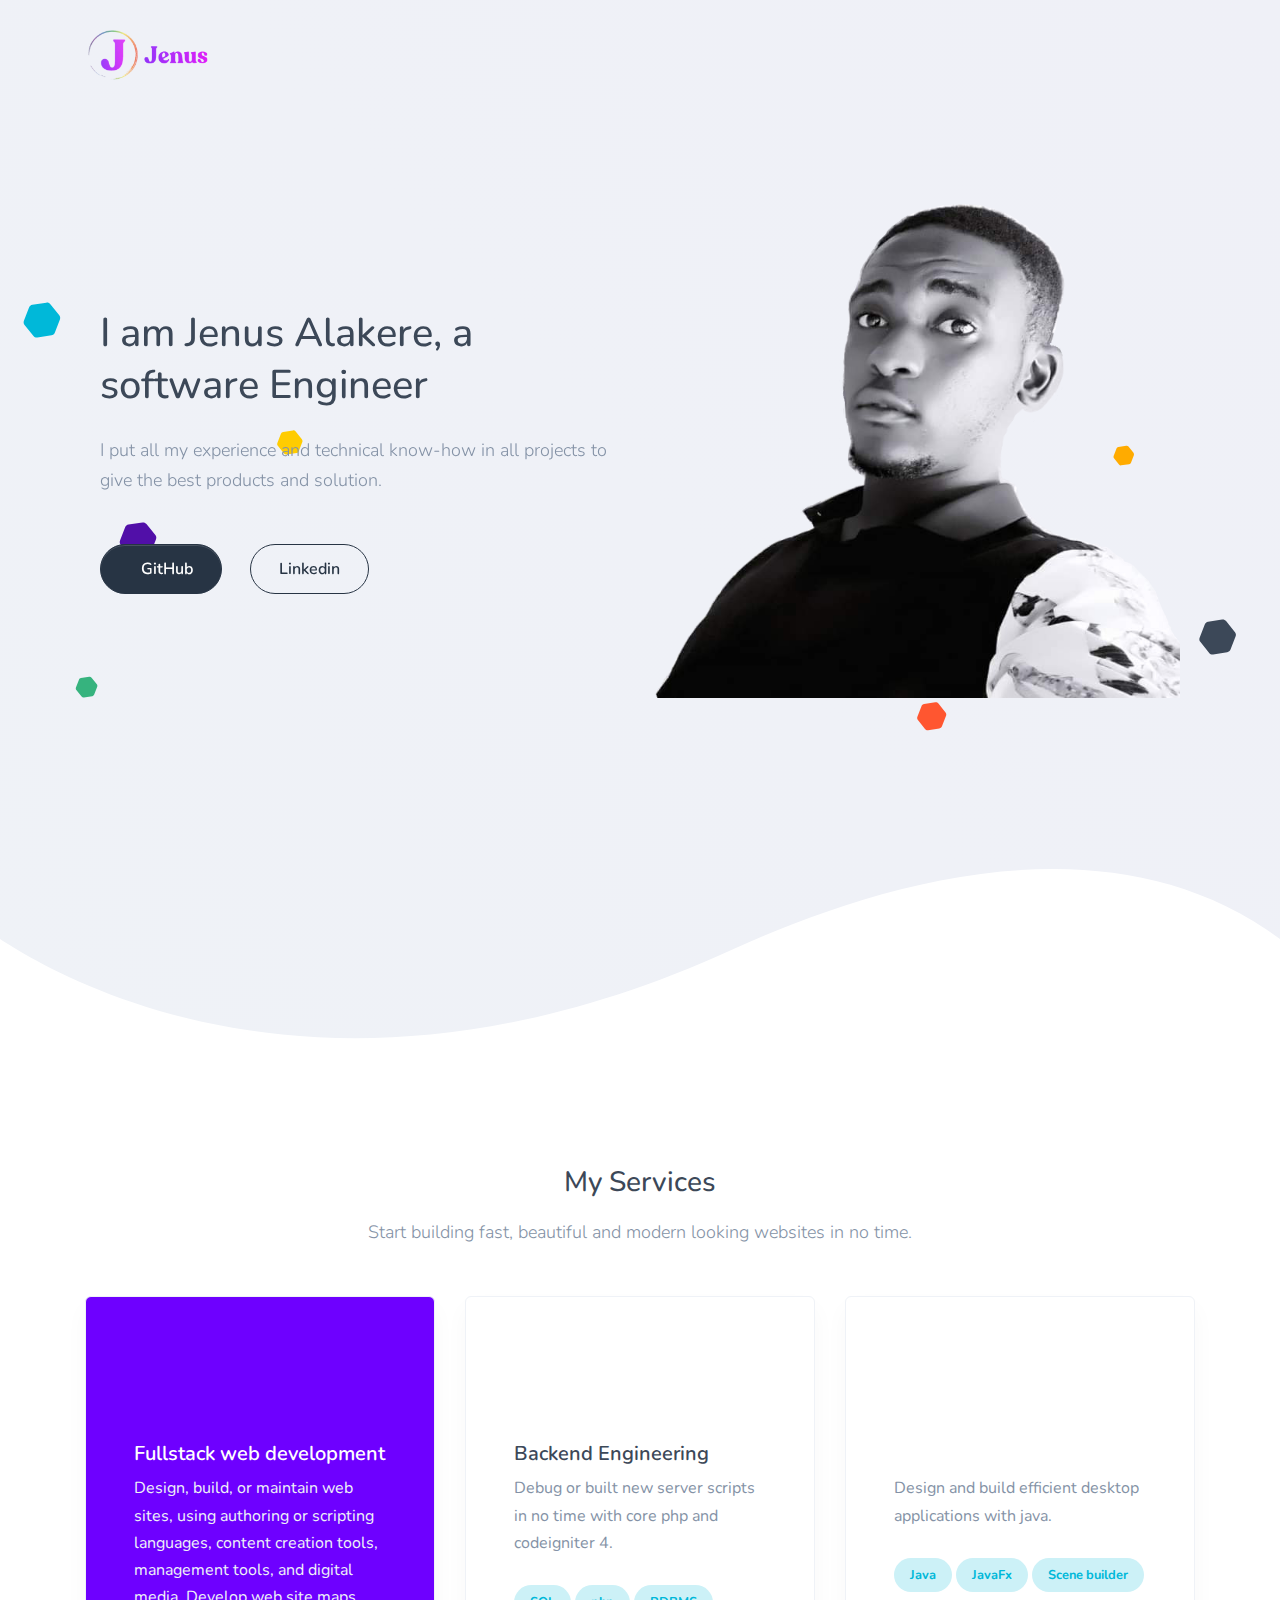
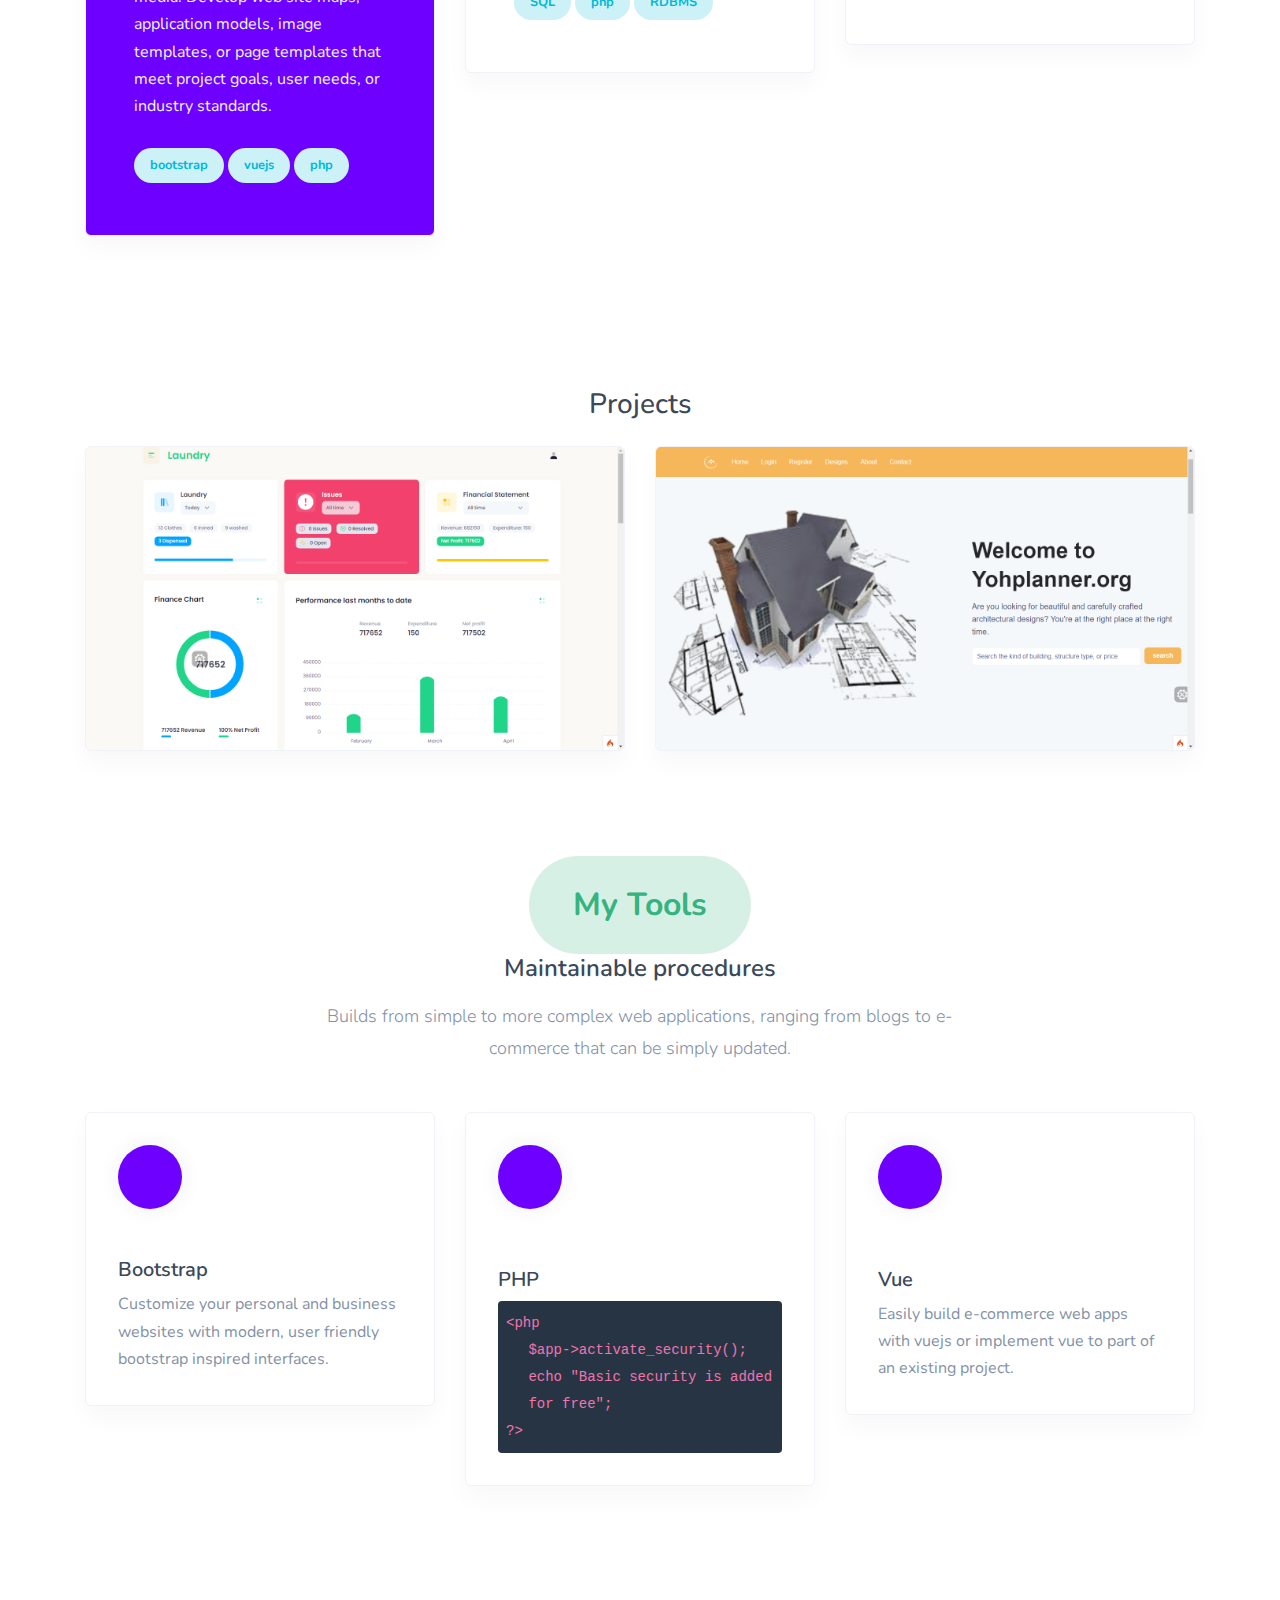
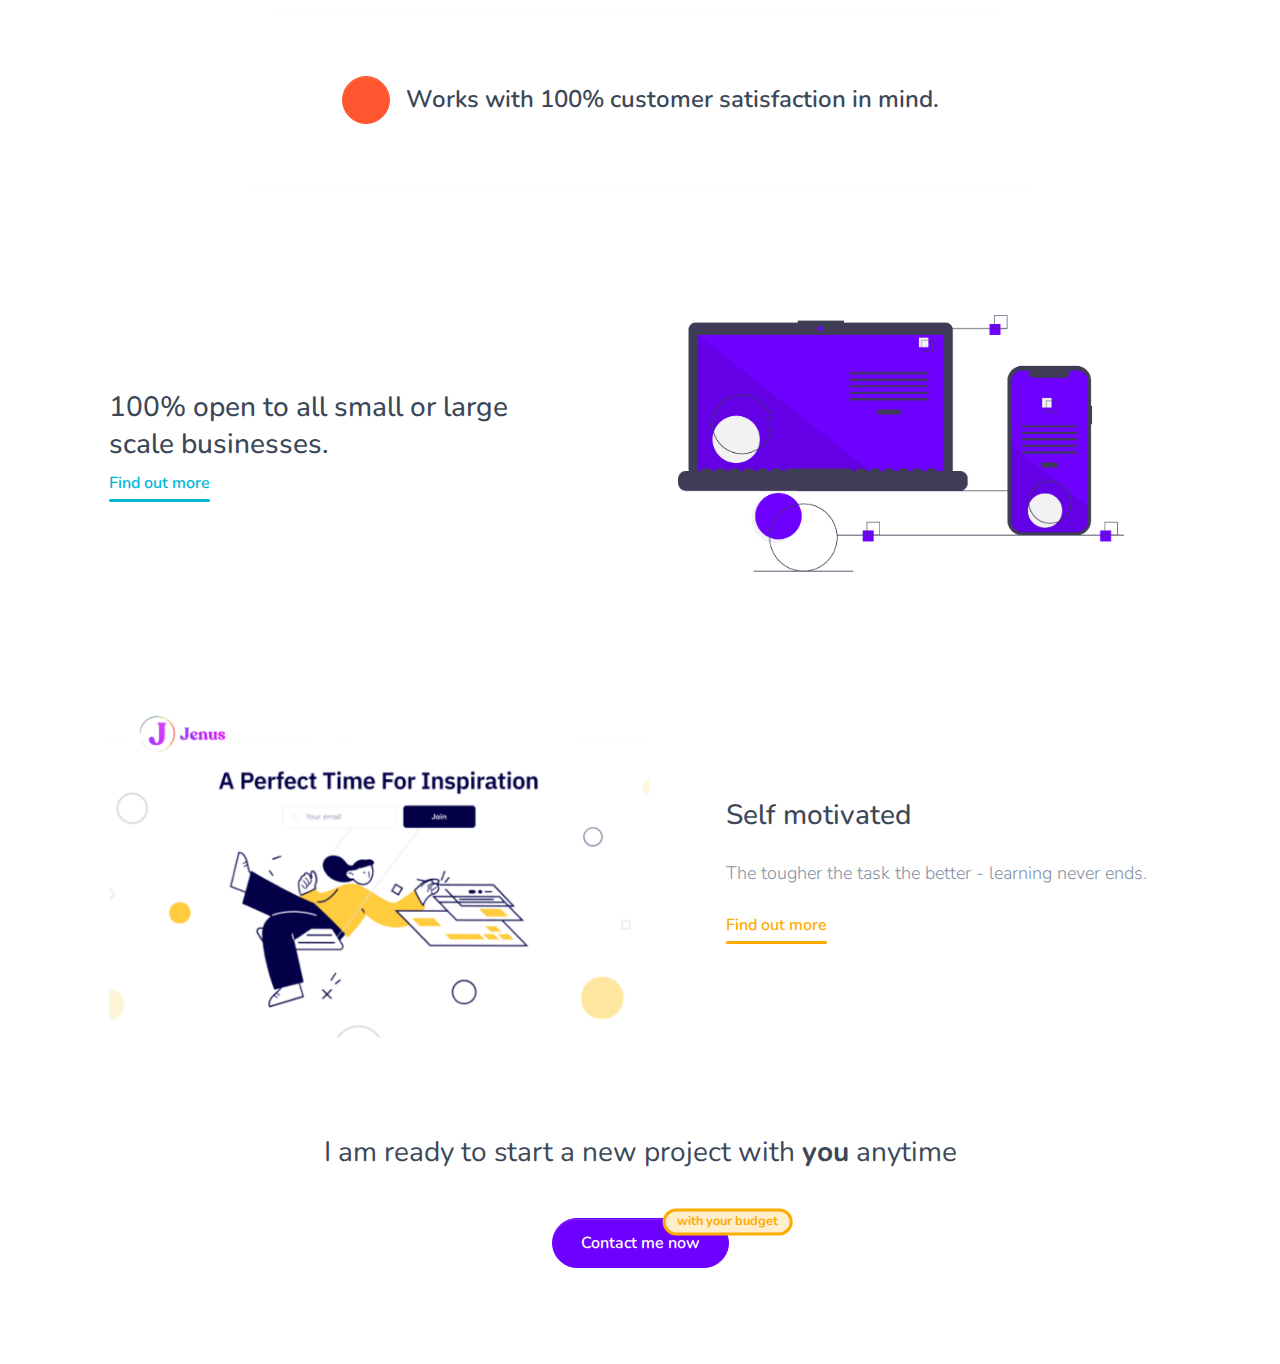
==== commit 7f99a004: "added laundry and yohplanner" ====
--- a/index.html
+++ b/index.html
@@ -34,7 +34,7 @@
          
         
         <div class="main-content">
-            <section class="fixed-bottom d-md-none pt-3 pb-1 w-100 bg-gradient-primary bg-transparent align-items-center" align="center" >
+            <section class="fixed-bottom d-none d-md-none pt-3 pb-1 w-100 bg-gradient-primary bg-transparent align-items-center" align="center" >
               <div class="shape-container" data-shape-position="bottom" style="height: 345.297px; z-index: 1;">
                 <svg preserveAspectRatio="none" xmlns="http://www.w3.org/2000/svg" viewBox="0 0 1437.24 372.58" class="ie-shape-clouds">
                   <path class="fill-section-primary" d="M1.35,97.76.5-189l16,8.88s28.43-111.93,145.68-53.3c0,0,42.13-28.11,63.71,9.81,0,0,30.73-57.54,90.88-11.11,0,0,136-132.07,196.8,86.3,0,0,86.3-171.3,234.72,5.23,0,0,39.23-102.65,143.19-22.23,0,0,5.88-113.11,149.07-61.46,0,0,68.65-100,189-11.11,0,0,126.84-28.11,151.69,87,0,0,34.65-34.65,56.23-18.31l.33,267.1Z" transform="translate(-0.5 400)"></path>
@@ -180,7 +180,7 @@
 		                    <div class="col-md-9 col-lg-7 text-left">
 		                      <h1 class="text-white lh-150 mb-4">I am Jenus Alakere. B.eng Electrical and Electronics Engineering. Software Engineer.</h1>
 		                      <ul class="list-inline">
-		                        <li class="list-inline-item text-white">Since October, 2019</li>
+		                        <li class="list-inline-item text-white">Since February, 2019</li>
 		                        <li class="list-inline-item text-white">Till date.</li>
 		                      </ul>
 		                      <span class="clearfix"></span>
@@ -206,7 +206,6 @@
                 </div>
 		          </section>
 		        </div>
-
             <section class="slice slice-lg delimiter-top">
                 <div class="container">
                     <div class="mb-5 text-center">
@@ -280,7 +279,69 @@
                     </div>
                 </div>
             </section>
-            <!-- Features (v14) -->
+           
+            <section class="slice slice-lg ">
+                <div class="container">
+                  <h3 class="pt-4 text-center mb-4">Projects</h3>
+                  <div class="row">
+                    <div class="col-lg-6">
+                      <div class="card card-overlay card-hover-overlay">
+                        <figure class="figure">
+                          <img alt="Image placeholder" src="./assets/img/project_1/laundry-3.png" class="img-fluid">
+                        </figure>
+                        <div class="card-img-overlay d-flex flex-column align-items-center p-0">
+                          <div class="overlay-text w-75 mt-auto p-4">
+                            <p class="lead">
+                              Laundry management web application, designed to track laundry processes. 
+                            </p>
+                            <a href="https://jjenus-laundry.alwaysdata.net" class="link link-underline-white font-weight-bold">Laundry</a>
+                          </div>
+                          <div class="overlay-actions w-100 card-footer mt-auto d-flex justify-content-between align-items-center">
+                            <div>
+                              <a href="#!" class="h6 mb-0">CodeIgniter and vue based web app</a>
+                            </div>
+                            <div>
+                              <div class="actions">
+                                <a href="https://github.com/jjenus/laundry" class="action-item mr-3"><i class="fas fa-github"></i></a>
+                                <a href="https://jjenus-laundry.alwaysdata.net" class="action-item mr-3"><i class="fas fa-eye"></i></a>
+                                <a href="#!" class="action-item d-none"><i class="fas fa-heart"></i></a>
+                              </div>
+                            </div>
+                          </div>
+                        </div>
+                      </div>
+                    </div>
+                    <div class="col-lg-6">
+                      <div class="card card-overlay card-hover-overlay">
+                        <figure class="figure">
+                          <img alt="Image placeholder" src="./assets/img/project_1/yohanner-1.png" class="img-fluid">
+                        </figure>
+                        <div class="card-img-overlay d-flex flex-column align-items-center p-0">
+                          <div class="overlay-text w-75 mt-auto p-4">
+                            <p class="lead">
+                              Online portal to buy architectural designs of all kind. 
+                            </p>
+                            <a href="#!" class="link link-underline-white font-weight-bold">Yohplanner</a>
+                          </div>
+                          <div class="overlay-actions w-100 card-footer mt-auto d-flex justify-content-between align-items-center">
+                            <div>
+                              <a href="https://github.com/jjenus/planner" class="h6 mb-0">CodeIgniter, Vue and Bootstrap</a>
+                            </div>
+                            <div>
+                              <div class="actions">
+                                <a href="https://github.com/jjenus/planner" class="action-item mr-3"><i class="fas fa-github"></i></a>
+                                <a href="https://github.com/jjenus/planner" class="action-item mr-3"><i class="fas fa-eye"></i></a>
+                                <a href="#!" class="action-item d-none"><i class="fas fa-heart"></i></a>
+                              </div>
+                            </div>
+                          </div>
+                        </div>
+                      </div>
+                    </div>
+                  </div>
+                </div>
+            </section>
+            
             <section class="slice slice-lg">
                 <div class="container">
                     <div class="mb-5 text-center">
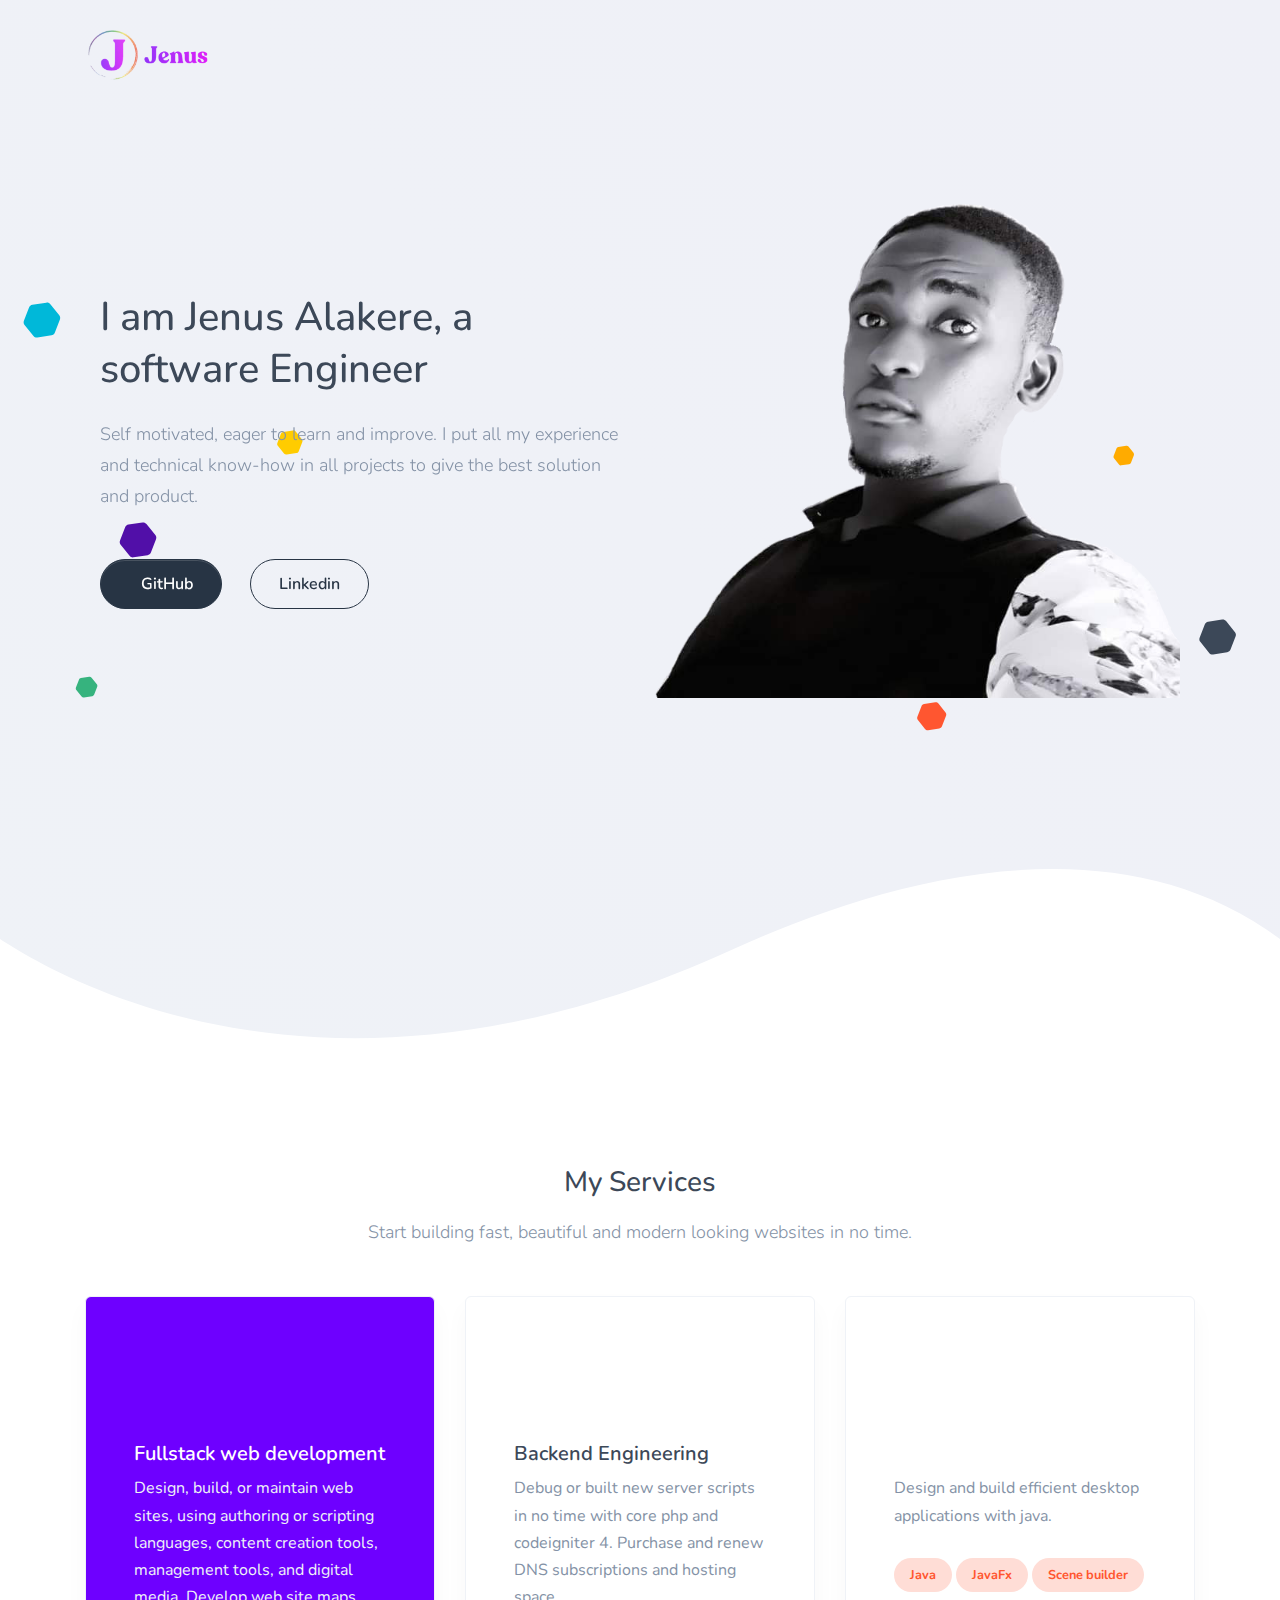
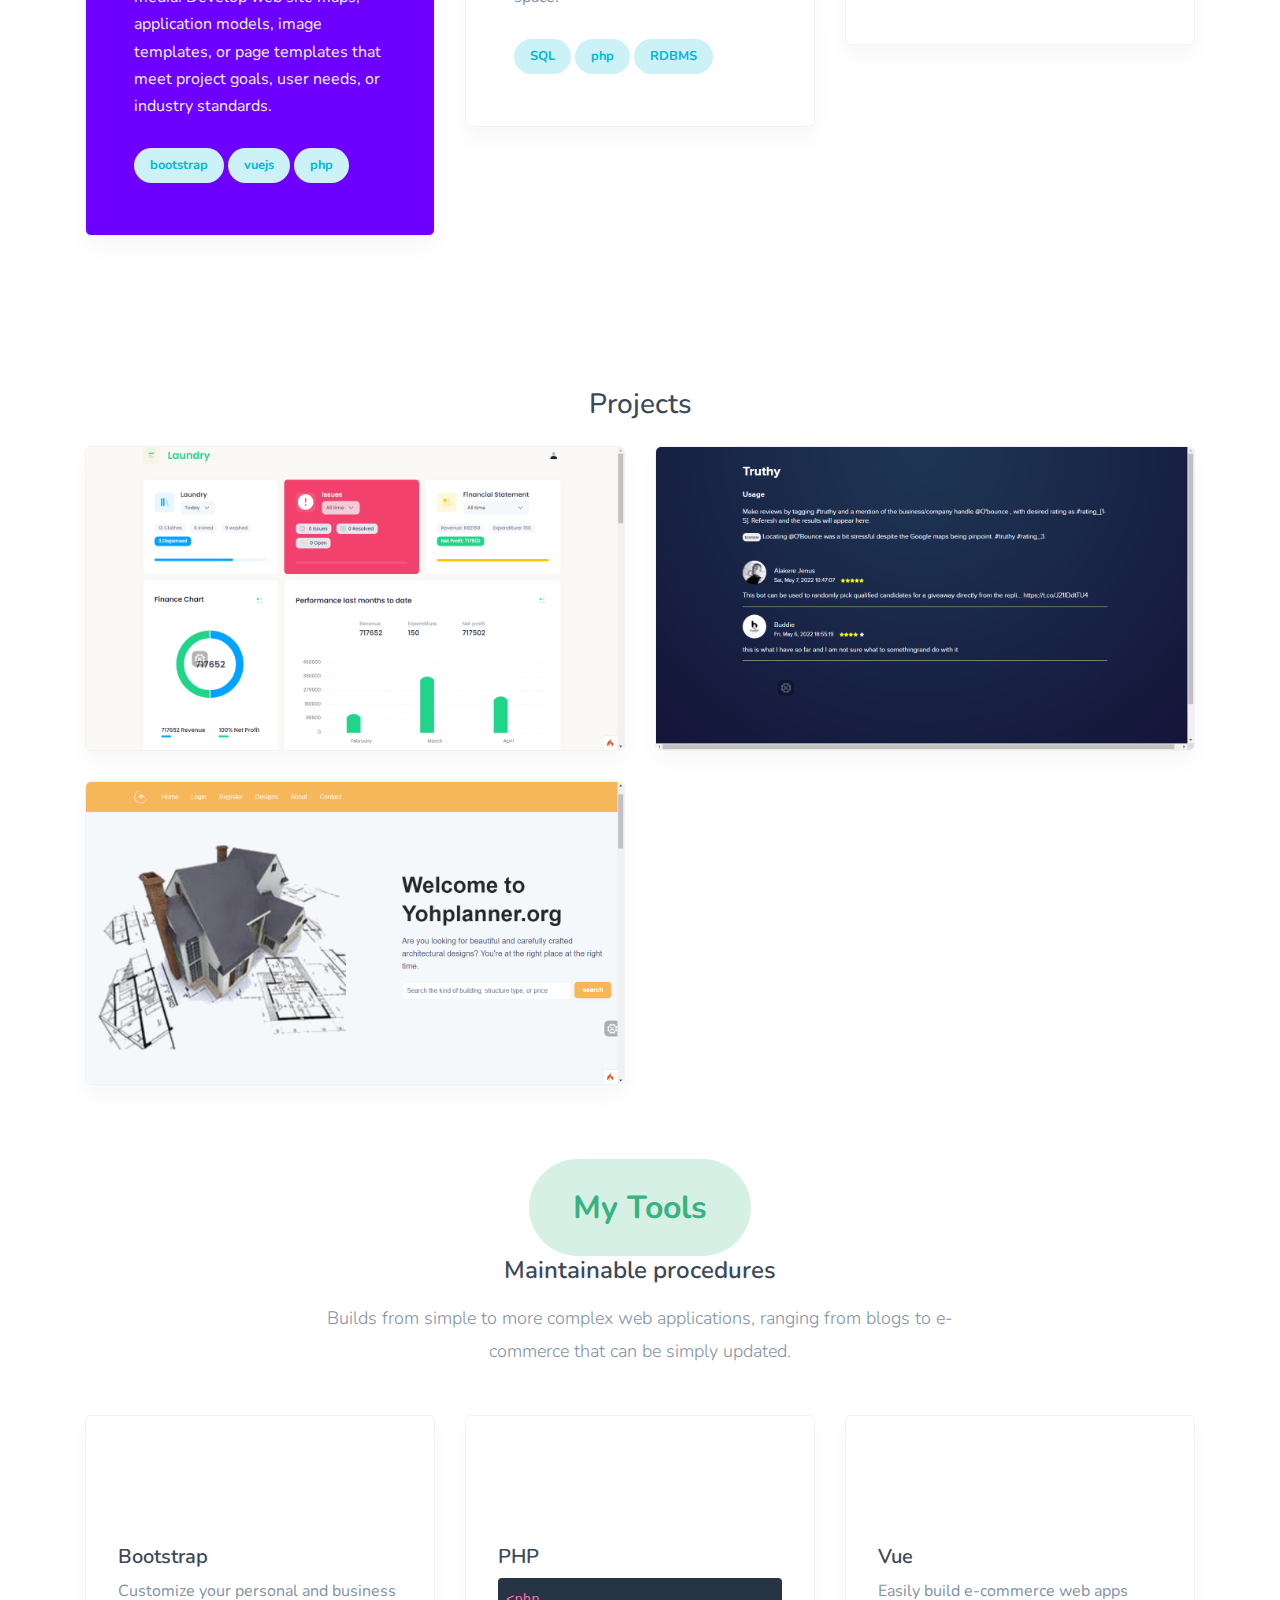
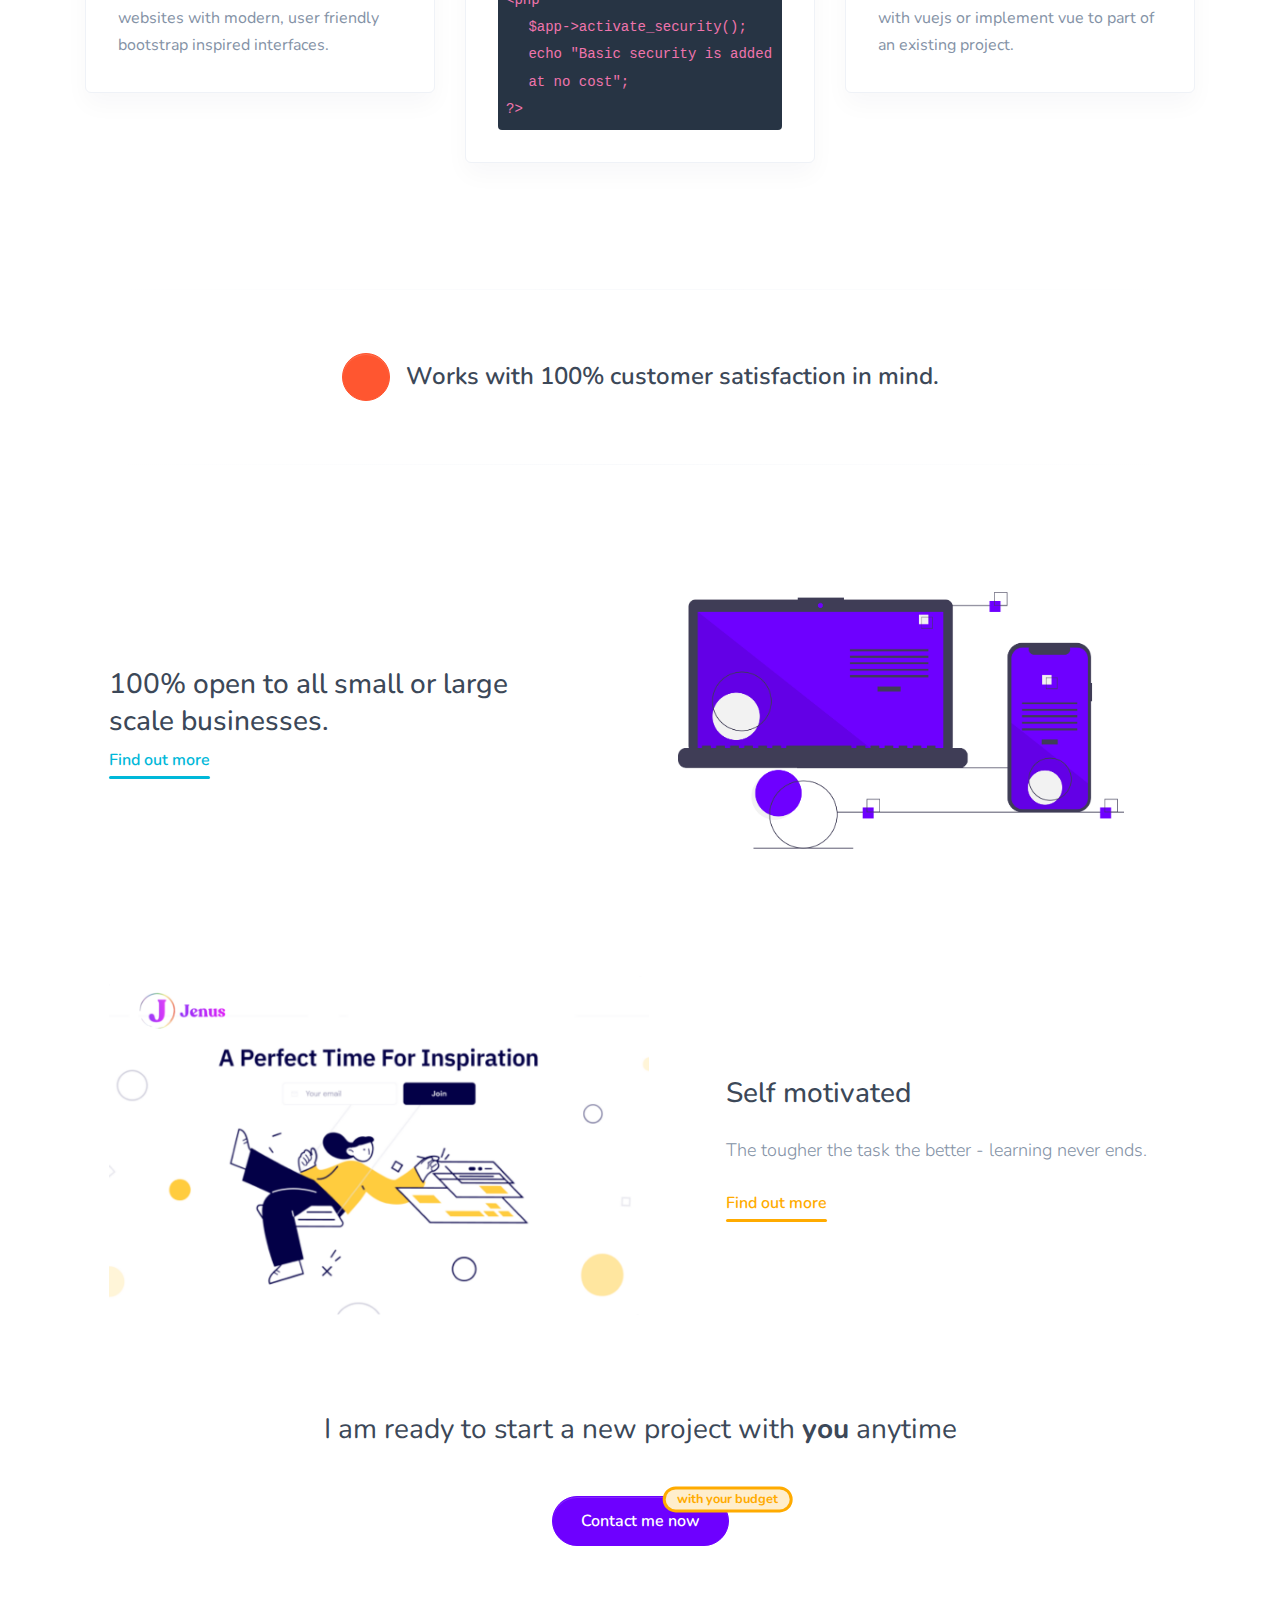
==== commit 6d2e9979: "added project truthy" ====
--- a/index.html
+++ b/index.html
@@ -14,11 +14,48 @@
         <link rel="icon" href="./assets/img/logo/purple.png">
         <link rel="stylesheet" href="./assets/css/purpose.css" id="stylesheet" />
         <link rel="stylesheet" type="text/css" href="./assets/css/custom.css">
-        
+        <!-- Page loading styles -->
+    <style>
+     
+      .page-loading {
+        position: fixed;
+        top: 0;
+        right: 0;
+        bottom: 0;
+        left: 0;
+        width: 100%;
+        height: 100%;
+        -webkit-transition: all .4s .2s ease-in-out;
+        transition: all .4s .2s ease-in-out;
+        background-color: #fff;
+        opacity: 0;
+        visibility: hidden;
+        z-index: 9999;
+      }
+      .page-loading.active {
+        opacity: 1;
+        visibility: visible;
+      }
+    </style>
+    <!-- Page loading scripts -->
+    <script>
+      (function () {
+        window.onload = function () {
+          const preloader = document.querySelector('.page-loading');
+          preloader.classList.remove('active');
+          setTimeout(function () {
+            preloader.remove();
+          }, 10);
+        };
+      })();
+    </script>
         
     </head>
 
     <body class="bg-primary g-sidenav-hidden">
+        <!-- Page loading spinner -->
+    <div class="page-loading active">
+    </div>
         <header class="header header-transparent" id="header-main">
             <!-- Main navbar -->
             <nav class="navbar navbar-main navbar-expand-lg navbar-transparent navbar-dark bg-dark" id="navbar-main">
@@ -109,7 +146,10 @@
 				                <div class="row align-items-center justify-content-around">
 				                  <div class="col-lg-6 text-center text-lg-left">
 				                    <h1>I am Jenus Alakere, a software Engineer</h1>
-				                    <p class="lead mt-4">I put all my experience and technical know-how in all projects to give the best products and solution.</p>
+				                    <p class="lead mt-4">
+				                      Self motivated, eager to learn and improve. 
+				                      I put all my experience and technical know-how in all projects to give the best solution and product.
+				                    </p>
 				                    <div class="mt-5">
 				                      <a href="https://github.com/jjenus/" class="btn btn-dark btn-icon rounded-pill hover-translate-y-n3 mr-4">
 				                        <span class="btn-inner--icon"><i class="fab fa-github"></i></span>
@@ -135,7 +175,7 @@
                 </div>
             </section>
             
-            <div id="headers-header-4" class="d-md-none " title="headers/header-4.html">
+            <div id="headers-header-4" class="d-md-none " title="I am Alakere">
 		          <section class="spotlight pt-5 bg-cover bg-size--cover" data-spotlight="fullscreen" data-offset-top="#header-main" style="background-image: url(./assets/img/jenus.png); padding-top: 187.188px;">
 		            <div class="bg-absolute-cover bg-size--contain d-flex align-items-center zindex-100">
                     <figure class="w-100">
@@ -178,10 +218,10 @@
 		                <div class="col">
 		                  <div class="row align-items-center justify-content-center">
 		                    <div class="col-md-9 col-lg-7 text-left">
-		                      <h1 class="text-white lh-150 mb-4">I am Jenus Alakere. B.eng Electrical and Electronics Engineering. Software Engineer.</h1>
+		                      <h1 class="text-white lh-150 mb-4">I am Jenus Alakere. B.eng in Electrical and Electronics Engineering. A Software Engineer.</h1>
 		                      <ul class="list-inline">
-		                        <li class="list-inline-item text-white">Since February, 2019</li>
-		                        <li class="list-inline-item text-white">Till date.</li>
+		                        <li class="list-inline-item text-white">Since 2019</li>
+		                        <li class="list-inline-item text-white">To Date.</li>
 		                      </ul>
 		                      <span class="clearfix"></span>
 		                      <div class="d-flex d-flex-row align-items-center mt-2">
@@ -220,7 +260,7 @@
                                 <div class="px-5 pb-5">
                                     <div class="py-5">
                                         <div class="icon text-light">
-                                            <i class="fas fa-circle"></i>
+                                            <i class="fas fa-code "></i>
                                         </div>
                                     </div>
                                     <h5 class="text-white ">Fullstack web development</h5>
@@ -242,11 +282,14 @@
                                 <div class="px-5 pb-5">
                                     <div class="py-5">
                                         <div class="icon text-info">
-                                            <i class="fas fa-code"></i>
+                                            <i class="fas fa-terminal"></i>
                                         </div>
                                     </div>
                                     <h5 class="">Backend Engineering</h5>
-                                    <p class="mt-2 mb-0">Debug or built new server scripts in no time with core php and codeigniter 4.</p>
+                                    <p class="mt-2 mb-0">
+                                      Debug or built new server scripts in no time with core php and codeigniter 4.
+                                      Purchase and renew DNS subscriptions and hosting space. 
+                                    </p>
                                     <div class="mt-4">
                                         <a class="badge badge-lg badge-pill badge-soft-info d-inline-block my-1 px-3">SQL</a>
                                         <a class="badge badge-lg badge-pill badge-soft-info d-inline-block my-1 px-3">php</a>
@@ -260,8 +303,8 @@
                             <div class="card  hover-shadow-lg hover-translate-y-n10">
                                 <div class="px-5 pb-5">
                                     <div class="py-5">
-                                        <div class="icon">
-                                            <i class="fas fa-desktop "></i>
+                                        <div class="icon ">
+                                            <i class="fab fa-java text-danger"></i>
                                         </div>
                                     </div>
                                     <h5 class="text-white">Desktop Application</h5>
@@ -269,9 +312,9 @@
                                       Design and build efficient desktop applications with java.
                                     </p>
                                     <div class="mt-4">
-                                        <a class="badge badge-lg badge-pill badge-soft-info d-inline-block my-1 px-3">Java</a>
-                                        <a class="badge badge-lg badge-pill badge-soft-info d-inline-block my-1 px-3">JavaFx</a>
-                                        <a class="badge badge-lg badge-pill badge-soft-info d-inline-block my-1 px-3">Scene builder</a>
+                                        <a class="badge badge-lg badge-pill badge-soft-danger d-inline-block my-1 px-3">Java</a>
+                                        <a class="badge badge-lg badge-pill badge-soft-danger d-inline-block my-1 px-3">JavaFx</a>
+                                        <a class="badge badge-lg badge-pill badge-soft-danger d-inline-block my-1 px-3">Scene builder</a>
                                     </div>
                                 </div>
                             </div>
@@ -280,7 +323,7 @@
                 </div>
             </section>
            
-            <section class="slice slice-lg ">
+            <section class="slice">
                 <div class="container">
                   <h3 class="pt-4 text-center mb-4">Projects</h3>
                   <div class="row">
@@ -302,7 +345,7 @@
                             </div>
                             <div>
                               <div class="actions">
-                                <a href="https://github.com/jjenus/laundry" class="action-item mr-3"><i class="fas fa-github"></i></a>
+                                <a href="https://github.com/jjenus/laundry" class="action-item mr-3"><i class="fab fa-github"></i></a>
                                 <a href="https://jjenus-laundry.alwaysdata.net" class="action-item mr-3"><i class="fas fa-eye"></i></a>
                                 <a href="#!" class="action-item d-none"><i class="fas fa-heart"></i></a>
                               </div>
@@ -311,6 +354,35 @@
                         </div>
                       </div>
                     </div>
+                    <div class="col-lg-6">
+                      <div class="card card-overlay card-hover-overlay">
+                        <figure class="figure">
+                          <img alt="Image placeholder" src="./assets/img/project_1/truthy-1.png" class="img-fluid">
+                        </figure>
+                        <div class="card-img-overlay d-flex flex-column align-items-center p-0">
+                          <div class="overlay-text w-75 mt-auto p-4">
+                            <p class="lead">
+                              Make reviews via tweets.
+                            </p>
+                            <a href="#!" class="link link-underline-white font-weight-bold">Truthy</a>
+                          </div>
+                          <div class="overlay-actions w-100 card-footer mt-auto d-flex justify-content-between align-items-center">
+                            <div>
+                              <a href="https://jjenus.alwaysdata.net/" class="h6 mb-0">PHP, Twitter API</a>
+                            </div>
+                            <div>
+                              <div class="actions">
+                                <a href="https://github.com/jjenus/truthy" class="action-item mr-3"><i class="fab fa-github"></i></a>
+                                <a href="https://jjenus.alwaysdata.net/" class="action-item mr-3"><i class="fas fa-eye"></i></a>
+                                <a href="#!" class="action-item d-none"><i class="fas fa-heart"></i></a>
+                              </div>
+                            </div>
+                          </div>
+                        </div>
+                      </div>
+                    </div>
+                  </div>
+                  <div class="row">
                     <div class="col-lg-6">
                       <div class="card card-overlay card-hover-overlay">
                         <figure class="figure">
@@ -329,7 +401,7 @@
                             </div>
                             <div>
                               <div class="actions">
-                                <a href="https://github.com/jjenus/planner" class="action-item mr-3"><i class="fas fa-github"></i></a>
+                                <a href="https://github.com/jjenus/planner" class="action-item mr-3"><i class="fab fa-github"></i></a>
                                 <a href="https://github.com/jjenus/planner" class="action-item mr-3"><i class="fas fa-eye"></i></a>
                                 <a href="#!" class="action-item d-none"><i class="fas fa-heart"></i></a>
                               </div>
@@ -361,8 +433,8 @@
                                 <div class="card-body">
                                     <div class="">
                                         <div class="pb-5">
-                                            <div class="icon bg-primary text-white rounded-circle icon-lg icon-shape shadow ">
-                                                <i class="tim-icons icon-bold "></i>
+                                            <div class="icon">
+                                                <i class="fab fa-bootstrap"></i>
                                             </div>
                                         </div>
                                         <h5 class="font-weight-bold">Bootstrap</h5>
@@ -377,7 +449,7 @@
                                 <div class="card-body">
                                     <div class="">
                                         <div class="pb-5">
-                                            <div class="icon bg-primary text-white rounded-circle icon-lg icon-shape shadow">
+                                            <div class="icon ">
                                                 <i class="fab fa-php"></i>
                                             </div>
                                         </div>
@@ -385,8 +457,8 @@
                                         <div style="overflow: auto;" class="mt-2 bg-dark p-2 rounded text-info mb-0">
                                           <code style="">&lt;php <br>
                                             &emsp; $app->activate_security(); <br>
-                                            &emsp; <span class="d-md-inline d-none">echo "Basic security is added &emsp; for free";</span>
-                                                   <span class="d-md-none">echo "Basic security is <br> &emsp; added for free";</span>
+                                            &emsp; <span class="d-md-inline d-none">echo "Basic security is added &emsp; at no cost";</span>
+                                                   <span class="d-md-none">echo "Basic security is <br> &emsp; added at no cost";</span>
                                             <br>?&gt;</code>
                                         </div>
                                     </div>
@@ -399,7 +471,7 @@
                                 <div class="card-body">
                                     <div class="">
                                         <div class="pb-5">
-                                            <div class="icon align-items-center bg-primary text-white rounded-circle icon-lg icon-shape shadow ">
+                                            <div class="icon ">
                                               <i class="fab fa-vuejs m-auto"></i>
                                             </div>
                                         </div>
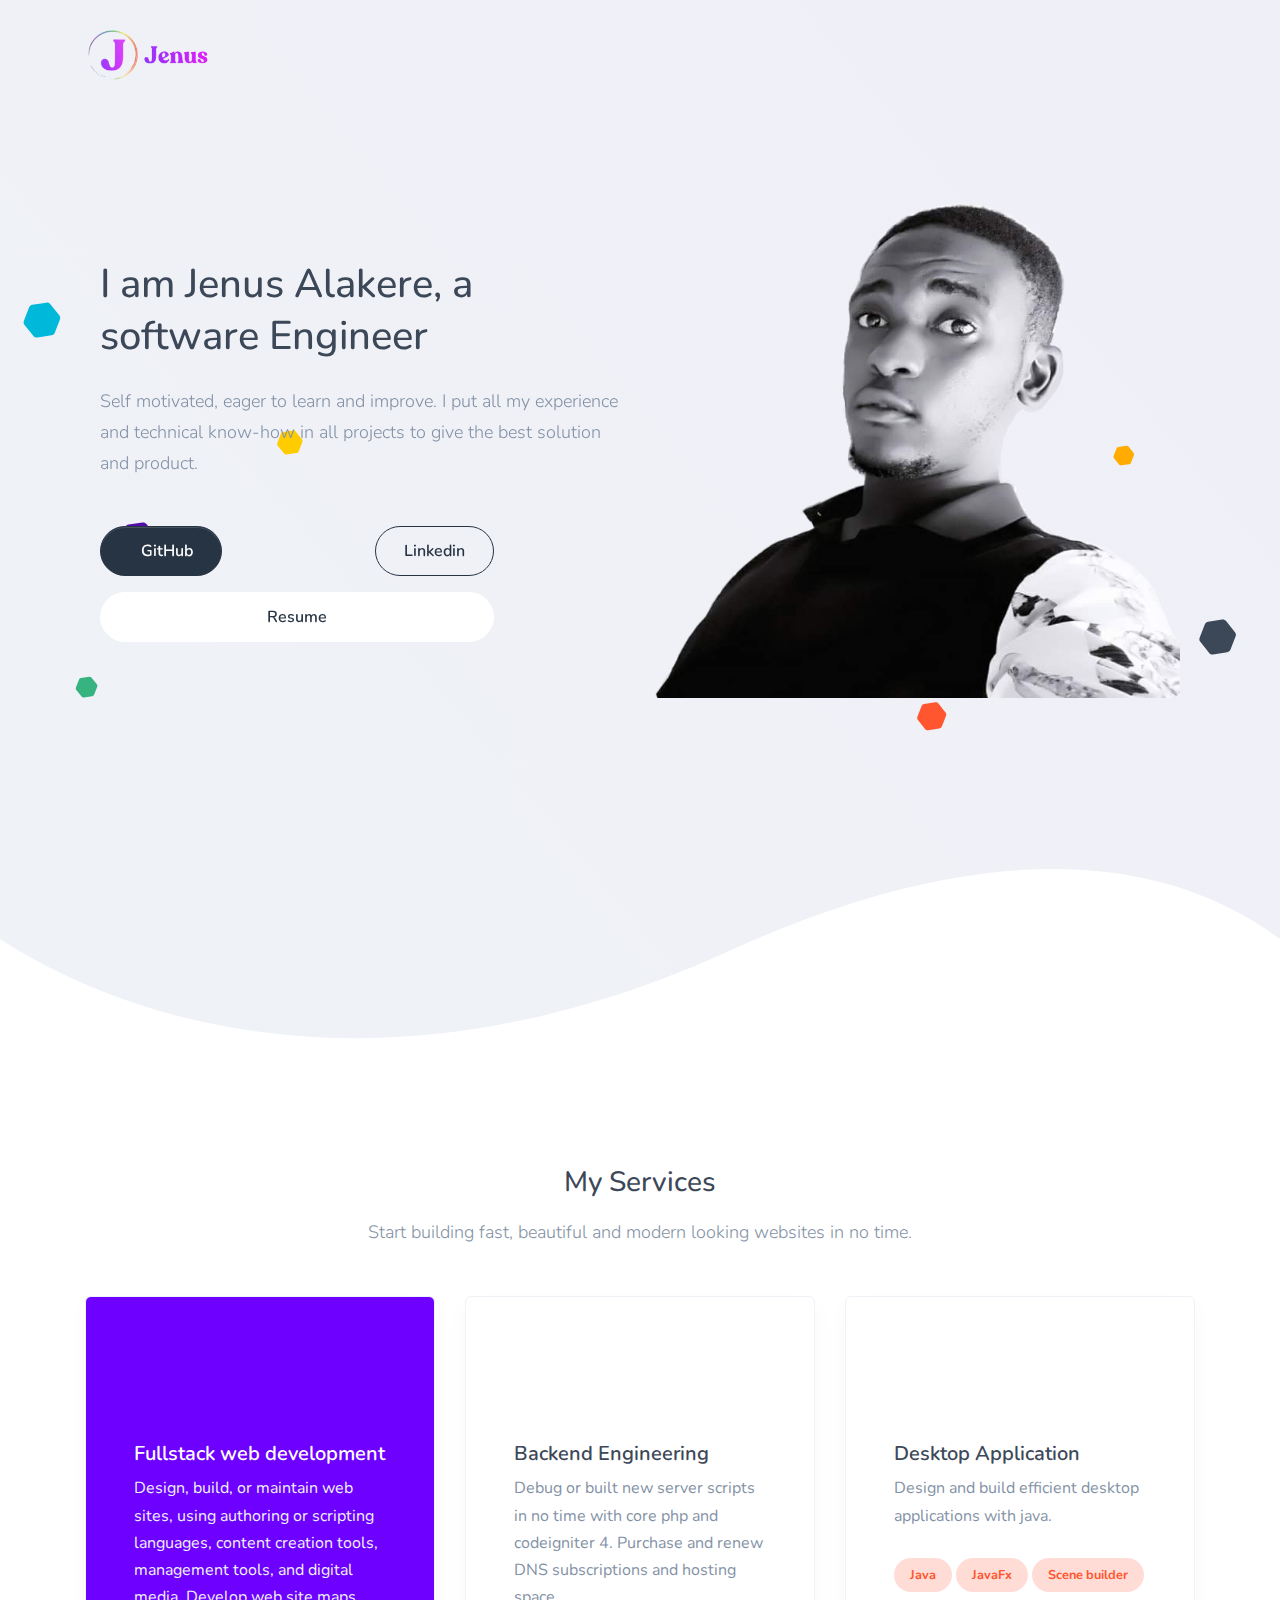
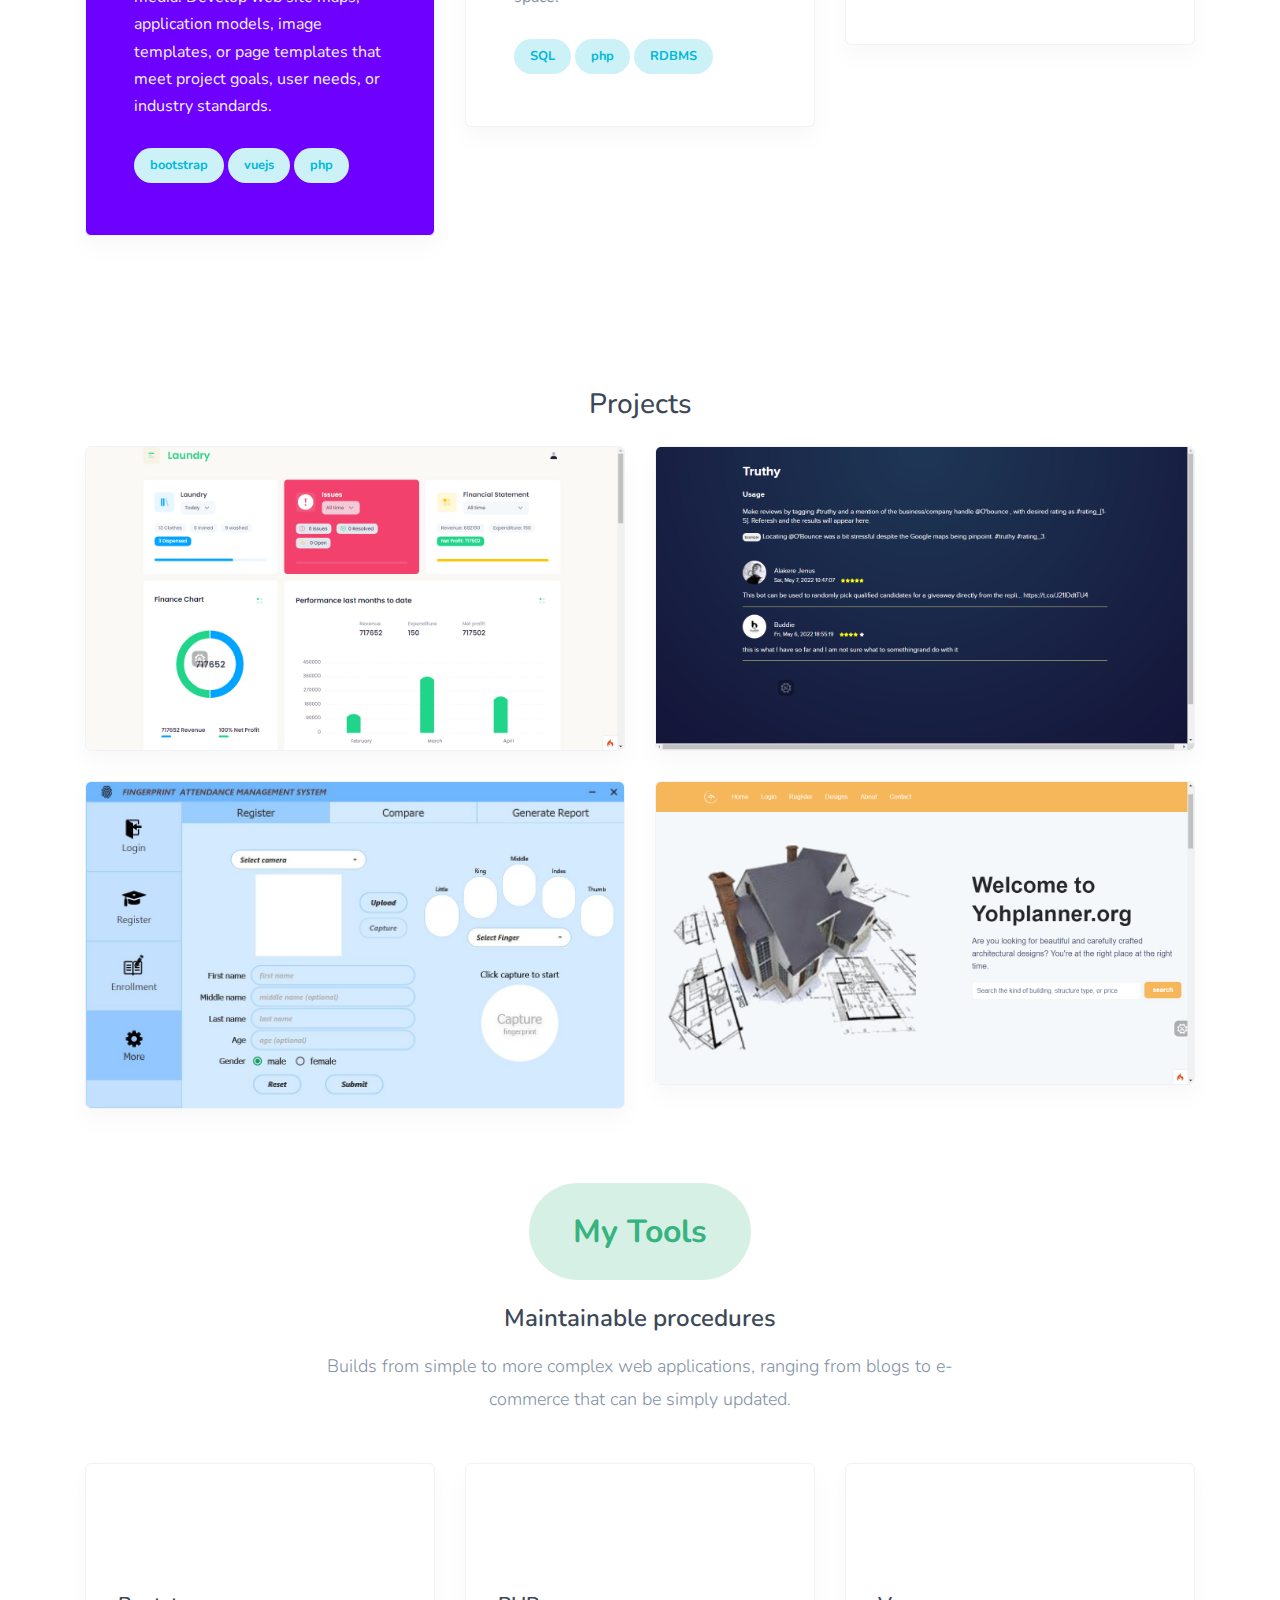
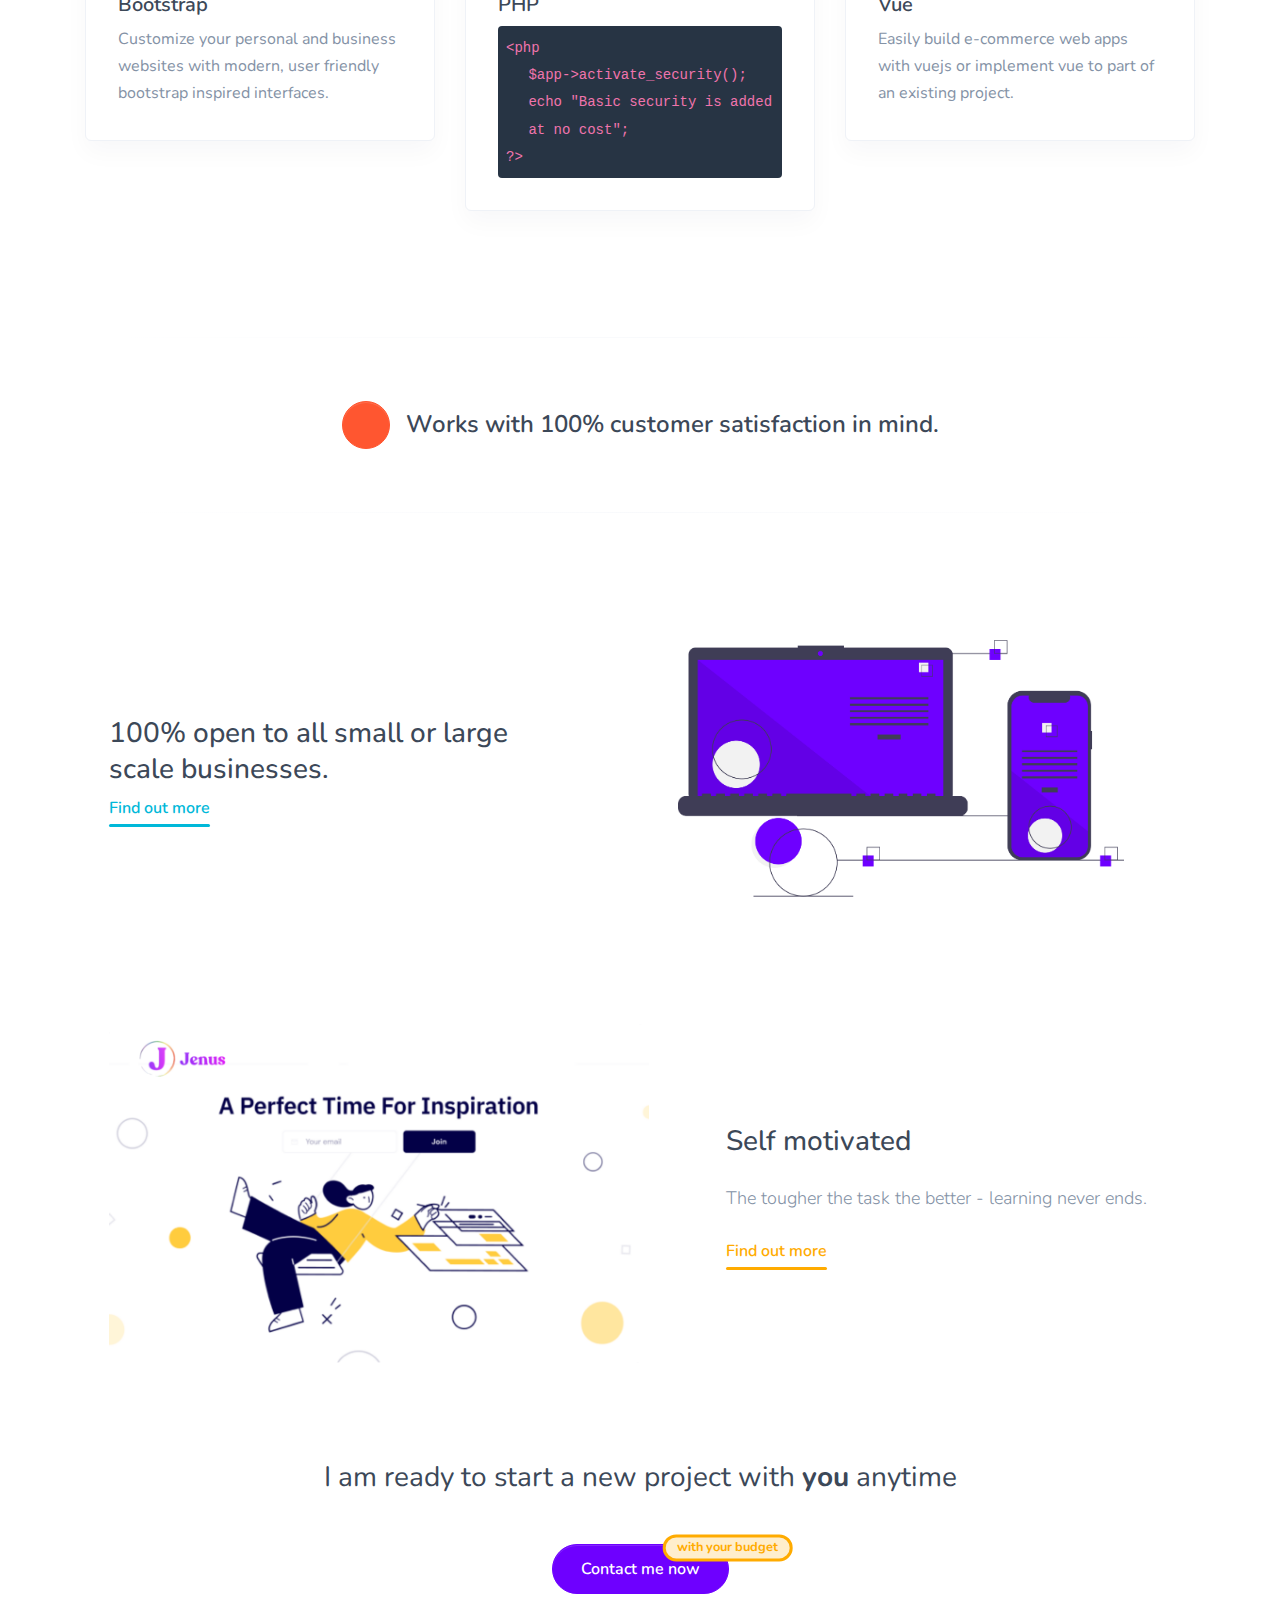
==== commit cef6f4ea: "added FPAMS and CV" ====
--- a/index.html
+++ b/index.html
@@ -150,16 +150,24 @@
 				                      Self motivated, eager to learn and improve. 
 				                      I put all my experience and technical know-how in all projects to give the best solution and product.
 				                    </p>
-				                    <div class="mt-5">
-				                      <a href="https://github.com/jjenus/" class="btn btn-dark btn-icon rounded-pill hover-translate-y-n3 mr-4">
-				                        <span class="btn-inner--icon"><i class="fab fa-github"></i></span>
-				                        <span class="btn-inner--text" >GitHub</span>
-				                      </a>
-				                      <a href="https://www.linkedin.com/in/alakere-jenus-878357207/" class="btn btn-outline-dark rounded-pill hover-translate-y-n3 d-none d-lg-inline-block">
-				                      	<span class="btn-inner--icon"><i class="fab fa-linkedin-in"></i></span>
-				                        <span class="btn-inner--text">Linkedin</span>
-				                      </a>
-				                    </div>
+				                    <div class="w-75">
+                              <div class="mt-5 d-flex justify-content-between mb-3">
+                                <a href="https://github.com/jjenus/" class="btn btn-dark btn-icon rounded-pill hover-translate-y-n3">
+                                  <span class="btn-inner--icon"><i class="fab fa-github"></i></span>
+                                  <span class="btn-inner--text" >GitHub</span>
+                                </a>
+                                <a href="https://www.linkedin.com/in/alakere-jenus-878357207/" class="btn btn-outline-dark rounded-pill hover-translate-y-n3 d-none d-lg-inline-block">
+                                  <span class="btn-inner--icon"><i class="fab fa-linkedin-in"></i></span>
+                                  <span class="btn-inner--text">Linkedin</span>
+                                </a>
+                              </div>
+                              <div >
+                                <a href="./assets/docs/cv-alakere-cenus.pdf" target="_blank" class="btn btn-white btn-block rounded-pill">
+                                  <span class="btn-inner--text">Resume</span>
+                                  <span class="btn-inner--icon"><i class="fas fa-download"></i></span>
+                                </a>
+                              </div>
+                            </div>
 				                  </div>
 				                  <div class="col-lg-6 mt-7 order-lg-2 mt-lg-0 align-self-end">
 				                    <img alt="Image placeholder" src="./assets/img/jenus.png" class="img-fluid img-center">
@@ -224,21 +232,30 @@
 		                        <li class="list-inline-item text-white">To Date.</li>
 		                      </ul>
 		                      <span class="clearfix"></span>
-		                      <div class="d-flex d-flex-row align-items-center mt-2">
-                            <a href="https://github.com/jjenus/" target="_blank" class="btn btn-white rounded-pill btn-icon">
-                              <span class="btn-inner--text" id="fb">GitHub</span>
-                              <span class="btn-inner--icon"><i class="fab fa-github"></i></span>
-                            </a>
-                            <a href="https://www.linkedin.com/in/alakere-jenus-878357207/" target="_blank" class="btn btn-white rounded-pill">
-                              <span class="btn-inner--text">Linkedin</span>
-                              <span class="btn-inner--icon"><i class="fab fa-linkedin-in"></i></span>
-                            </a>  
+		                      <div class="">
+                            <div class="d-flex justify-content-between align-items-center mb-3 mt-2">
+                              <a href="https://github.com/jjenus/" target="_blank" class="btn btn-white rounded-pill btn-icon">
+                                <span class="btn-inner--text" id="fb">GitHub</span>
+                                <span class="btn-inner--icon"><i class="fab fa-github"></i></span>
+                              </a>
+                              <a href="https://www.linkedin.com/in/alakere-jenus-878357207/" target="_blank" class="btn btn-white rounded-pill">
+                                <span class="btn-inner--text">Linkedin</span>
+                                <span class="btn-inner--icon"><i class="fab fa-linkedin-in"></i></span>
+                              </a>  
+                            </div>
+                            <div class="">
+                              <a href="./assets/docs/cv-alakere-cenus.pdf" target="_blank" class="btn btn-white btn-block rounded-pill">
+                                <span class="btn-inner--text">Resume</span>
+                                <span class="btn-inner--icon"><i class="fas fa-download"></i></span>
+                              </a>
+                            </div>
                           </div>
 		                    </div>
 		                  </div>
 		                </div>
 		              </div>
 		            </div>
+                
 		            <div class="shape-container" data-shape-position="bottom" style="height: 185.484px;">
                     <svg xmlns="http://www.w3.org/2000/svg" viewBox="0 0 1600 220" preserveAspectRatio="none" class="ie-shape-wave-3">
                         <path d="M918.34,99.41C388.23,343.6,47.11,117.12,0,87.54V220H1600V87.54C1378.72-76.71,1077.32,27.41,918.34,99.41Z"></path>
@@ -307,7 +324,7 @@
                                             <i class="fab fa-java text-danger"></i>
                                         </div>
                                     </div>
-                                    <h5 class="text-white">Desktop Application</h5>
+                                    <h5 class="">Desktop Application</h5>
                                     <p class=" mt-2 mb-0">
                                       Design and build efficient desktop applications with java.
                                     </p>
@@ -386,6 +403,44 @@
                     <div class="col-lg-6">
                       <div class="card card-overlay card-hover-overlay">
                         <figure class="figure">
+                          <img alt="Image placeholder" src="./assets/img/project_1/fpams-1.jpg" class="img-fluid">
+                        </figure>
+                        <div class="card-img-overlay d-flex flex-column align-items-center p-0">
+                          <div class="overlay-text w-75 mt-auto p-4">
+                            <p class="lead">
+                              Click download <a href="./assets/installable/fpams-setup.exe" class="text-white btn-link">
+                                <i class="fas fa-download"></i></a> 
+                                to install and view on desktop.<br>
+                              Requirements 
+                              <ul class="list my-0 py-0">
+                                <li class="list-item">
+                                  JRE 1.8.*
+                                </li>
+                                <li class="list-item">
+                                  Digital Person Onetouch Runtime Environment
+                                </li>
+                              </ul>
+                            </p>
+                            <a href="#!" class="link link-underline-white font-weight-bold">Fingerprint Attendance Management System</a>
+                          </div>
+                          <div class="overlay-actions w-100 card-footer mt-auto d-flex justify-content-between align-items-center">
+                            <div>
+                              <a href="https://github.com/jjenus/planner" class="h6 mb-0">Java, JavaFx, Onetouch SDK</a>
+                            </div>
+                            <div>
+                              <div class="actions">
+                                <a href="https://github.com/jjenus/planner" class="action-item mr-3"><i class="fab fa-github"></i></a>
+                                <a href="https://github.com/jjenus/planner" class="action-item mr-3"><i class="fas fa-download"></i></a>
+                                <a href="#!" class="action-item d-none"><i class="fas fa-heart"></i></a>
+                              </div>
+                            </div>
+                          </div>
+                        </div>
+                      </div>
+                    </div>
+                    <div class="col-lg-6">
+                      <div class="card card-overlay card-hover-overlay">
+                        <figure class="figure">
                           <img alt="Image placeholder" src="./assets/img/project_1/yohanner-1.png" class="img-fluid">
                         </figure>
                         <div class="card-img-overlay d-flex flex-column align-items-center p-0">
@@ -417,12 +472,12 @@
             <section class="slice slice-lg">
                 <div class="container">
                     <div class="mb-5 text-center">
-                      <h1>
+                      <h1 class="mb-4">
                         <span class="badge badge-soft-success w-75 badge-pill badge-lg">
                             My Tools 
                         </span>
                       </h1>
-                        <h3 class="mt-4 h4">Maintainable procedures</h3>
+                        <h3 class="mt-5 h4">Maintainable procedures</h3>
                         <div class="fluid-paragraph mt-3">
                             <p class="lead lh-180">Builds from simple to more complex web applications, ranging from blogs to e-commerce that can be simply updated.</p>
                         </div>
